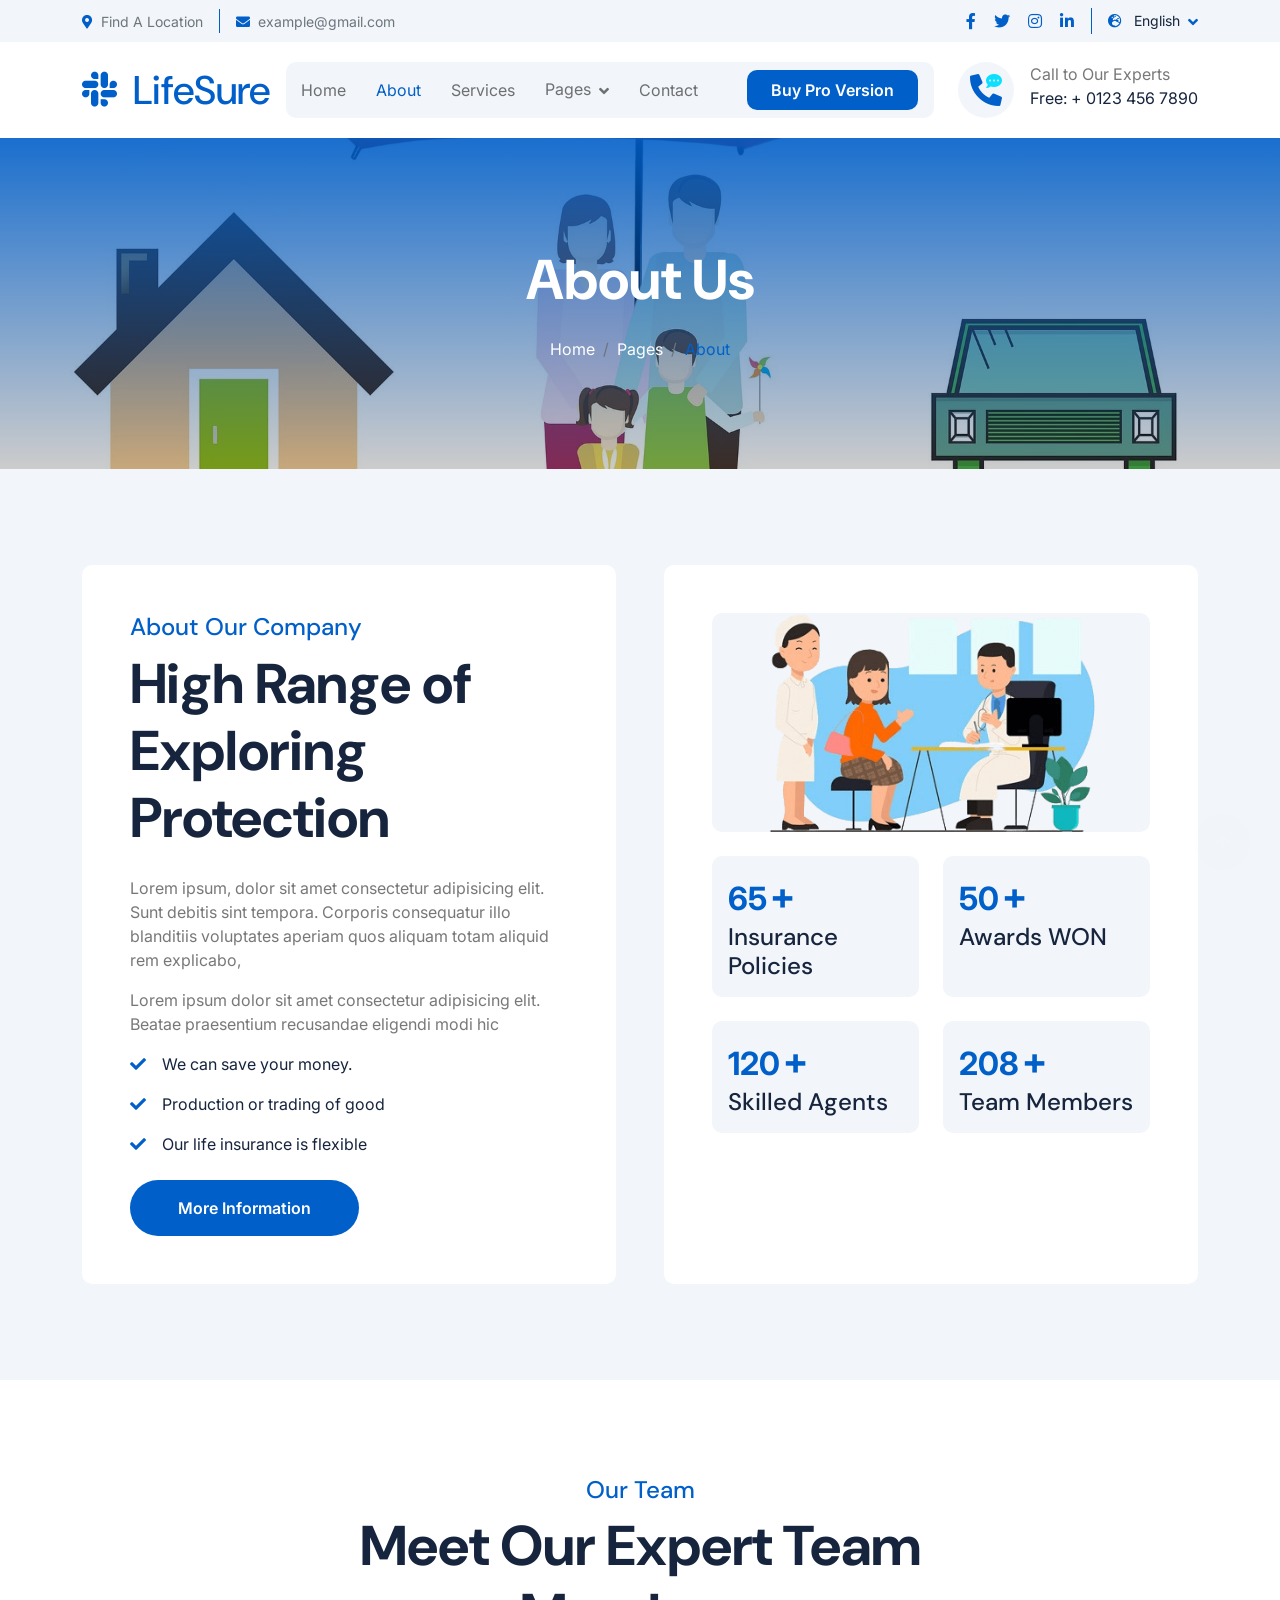
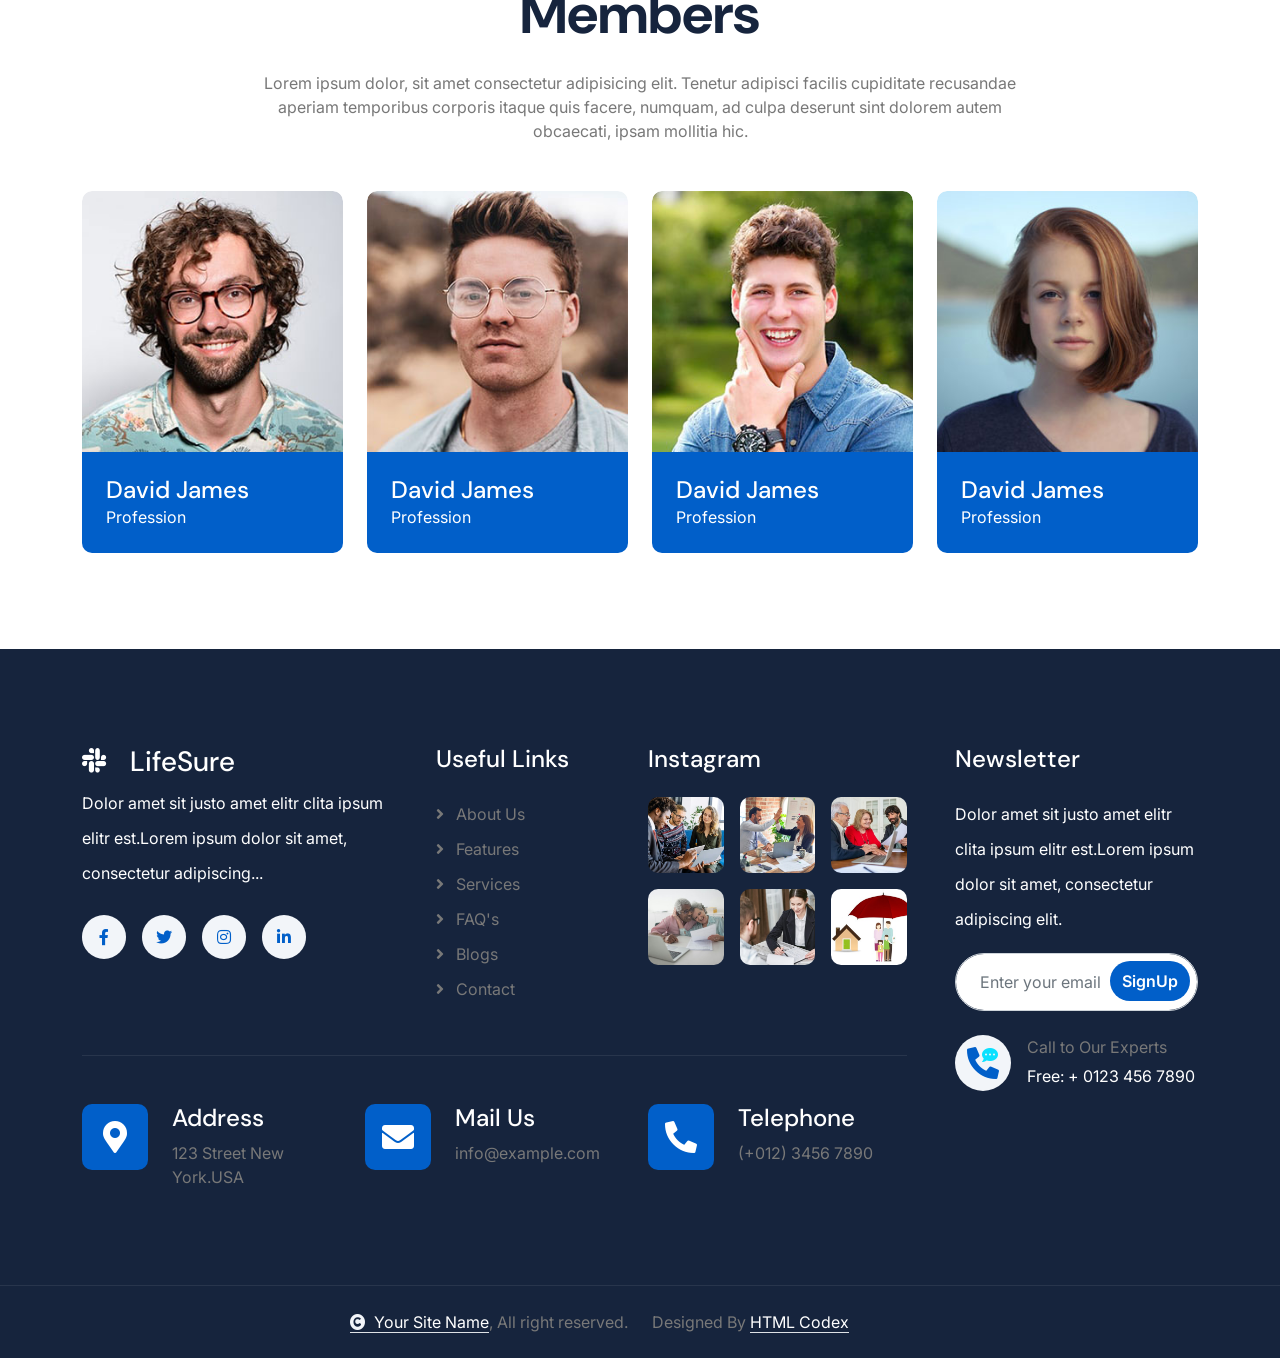
==== about.html @ 74ab8ed5 "initial commit" ====
<!DOCTYPE html>
<html lang="en">

    <head>
        <meta charset="utf-8">
        <title>LifeSure - Life Insurance Website Template</title>
        <meta content="width=device-width, initial-scale=1.0" name="viewport">
        <meta content="" name="keywords">
        <meta content="" name="description">

        <!-- Google Web Fonts -->
        <link rel="preconnect" href="https://fonts.googleapis.com">
        <link rel="preconnect" href="https://fonts.gstatic.com" crossorigin>
        <link href="https://fonts.googleapis.com/css2?family=DM+Sans:ital,opsz,wght@0,9..40,100..1000;1,9..40,100..1000&family=Inter:slnt,wght@-10..0,100..900&display=swap" rel="stylesheet">

        <!-- Icon Font Stylesheet -->
        <link rel="stylesheet" href="https://use.fontawesome.com/releases/v5.15.4/css/all.css"/>
        <link href="https://cdn.jsdelivr.net/npm/bootstrap-icons@1.4.1/font/bootstrap-icons.css" rel="stylesheet">

        <!-- Libraries Stylesheet -->
        <link rel="stylesheet" href="lib/animate/animate.min.css"/>
        <link href="lib/lightbox/css/lightbox.min.css" rel="stylesheet">
        <link href="lib/owlcarousel/assets/owl.carousel.min.css" rel="stylesheet">


        <!-- Customized Bootstrap Stylesheet -->
        <link href="css/bootstrap.min.css" rel="stylesheet">

        <!-- Template Stylesheet -->
        <link href="css/style.css" rel="stylesheet">
    </head>

    <body>

        <!-- Spinner Start -->
        <div id="spinner" class="show bg-white position-fixed translate-middle w-100 vh-100 top-50 start-50 d-flex align-items-center justify-content-center">
            <div class="spinner-border text-primary" style="width: 3rem; height: 3rem;" role="status">
                <span class="sr-only">Loading...</span>
            </div>
        </div>
        <!-- Spinner End -->

        <!-- Topbar Start -->
        <div class="container-fluid topbar px-0 px-lg-4 bg-light py-2 d-none d-lg-block">
            <div class="container">
                <div class="row gx-0 align-items-center">
                    <div class="col-lg-8 text-center text-lg-start mb-lg-0">
                        <div class="d-flex flex-wrap">
                            <div class="border-end border-primary pe-3">
                                <a href="#" class="text-muted small"><i class="fas fa-map-marker-alt text-primary me-2"></i>Find A Location</a>
                            </div>
                            <div class="ps-3">
                                <a href="mailto:example@gmail.com" class="text-muted small"><i class="fas fa-envelope text-primary me-2"></i>example@gmail.com</a>
                            </div>
                        </div>
                    </div>
                    <div class="col-lg-4 text-center text-lg-end">
                        <div class="d-flex justify-content-end">
                            <div class="d-flex border-end border-primary pe-3">
                                <a class="btn p-0 text-primary me-3" href="#"><i class="fab fa-facebook-f"></i></a>
                                <a class="btn p-0 text-primary me-3" href="#"><i class="fab fa-twitter"></i></a>
                                <a class="btn p-0 text-primary me-3" href="#"><i class="fab fa-instagram"></i></a>
                                <a class="btn p-0 text-primary me-0" href="#"><i class="fab fa-linkedin-in"></i></a>
                            </div>
                            <div class="dropdown ms-3">
                                <a href="#" class="dropdown-toggle text-dark" data-bs-toggle="dropdown"><small><i class="fas fa-globe-europe text-primary me-2"></i> English</small></a>
                                <div class="dropdown-menu rounded">
                                    <a href="#" class="dropdown-item">English</a>
                                    <a href="#" class="dropdown-item">Bangla</a>
                                    <a href="#" class="dropdown-item">French</a>
                                    <a href="#" class="dropdown-item">Spanish</a>
                                    <a href="#" class="dropdown-item">Arabic</a>
                                </div>
                            </div>
                        </div>
                    </div>
                </div>
            </div>
        </div>
        <!-- Topbar End -->

        <!-- Navbar & Hero Start -->
        <div class="container-fluid nav-bar px-0 px-lg-4 py-lg-0">
            <div class="container">
                <nav class="navbar navbar-expand-lg navbar-light"> 
                    <a href="#" class="navbar-brand p-0">
                        <h1 class="text-primary mb-0"><i class="fab fa-slack me-2"></i> LifeSure</h1>
                        <!-- <img src="img/logo.png" alt="Logo"> -->
                    </a>
                    <button class="navbar-toggler" type="button" data-bs-toggle="collapse" data-bs-target="#navbarCollapse">
                        <span class="fa fa-bars"></span>
                    </button>
                    <div class="collapse navbar-collapse" id="navbarCollapse">
                        <div class="navbar-nav mx-0 mx-lg-auto">
                            <a href="index.html" class="nav-item nav-link">Home</a>
                            <a href="about.html" class="nav-item nav-link active">About</a>
                            <a href="service.html" class="nav-item nav-link">Services</a>
                            <div class="nav-item dropdown">
                                <a href="#" class="nav-link" data-bs-toggle="dropdown">
                                    <span class="dropdown-toggle">Pages</span>
                                </a>
                                <div class="dropdown-menu">
                                    <a href="blog.html" class="dropdown-item">Our Blog</a>
                                    <a href="team.html" class="dropdown-item">Our team</a>
                                </div>
                            </div>
                            <a href="contact.html" class="nav-item nav-link">Contact</a>
                            <div class="nav-btn px-3">
                                <a href="https://htmlcodex.com/downloading/?item=3422" class="btn btn-primary py-2 px-4 ms-3 flex-shrink-0"> Buy Pro Version</a>
                            </div>
                        </div>
                    </div>
                    <div class="d-none d-xl-flex flex-shrink-0 ps-4">
                        <a href="#" class="btn btn-light btn-lg-square rounded-circle position-relative wow tada" data-wow-delay=".9s">
                            <i class="fa fa-phone-alt fa-2x"></i>
                            <div class="position-absolute" style="top: 7px; right: 12px;">
                                <span><i class="fa fa-comment-dots text-secondary"></i></span>
                            </div>
                        </a>
                        <div class="d-flex flex-column ms-3">
                            <span>Call to Our Experts</span>
                            <a href="tel:+ 0123 456 7890"><span class="text-dark">Free: + 0123 456 7890</span></a>
                        </div>
                    </div>
                </nav>
            </div>
        </div>
        <!-- Navbar & Hero End -->


        <!-- Header Start -->
        <div class="container-fluid bg-breadcrumb">
            <div class="container text-center py-5" style="max-width: 900px;">
                <h4 class="text-white display-4 mb-4 wow fadeInDown" data-wow-delay="0.1s">About Us</h4>
                <ol class="breadcrumb d-flex justify-content-center mb-0 wow fadeInDown" data-wow-delay="0.3s">
                    <li class="breadcrumb-item"><a href="index.html">Home</a></li>
                    <li class="breadcrumb-item"><a href="#">Pages</a></li>
                    <li class="breadcrumb-item active text-primary">About</li>
                </ol>    
            </div>
        </div>
        <!-- Header End -->


        <!-- About Start -->
        <div class="container-fluid bg-light about py-5">
            <div class="container py-5">
                <div class="row g-5">
                    <div class="col-xl-6 wow fadeInLeft" data-wow-delay="0.2s">
                        <div class="about-item-content bg-white rounded p-5 h-100">
                            <h4 class="text-primary">About Our Company</h4>
                            <h1 class="display-4 mb-4">High Range of Exploring Protection</h1>
                            <p>Lorem ipsum, dolor sit amet consectetur adipisicing elit. Sunt debitis sint tempora. Corporis consequatur illo blanditiis voluptates aperiam quos aliquam totam aliquid rem explicabo,
                            </p>
                            <p>Lorem ipsum dolor sit amet consectetur adipisicing elit. Beatae praesentium recusandae eligendi modi hic
                            </p>
                            <p class="text-dark"><i class="fa fa-check text-primary me-3"></i>We can save your money.</p>
                            <p class="text-dark"><i class="fa fa-check text-primary me-3"></i>Production or trading of good</p>
                            <p class="text-dark mb-4"><i class="fa fa-check text-primary me-3"></i>Our life insurance is flexible</p>
                            <a class="btn btn-primary rounded-pill py-3 px-5" href="#">More Information</a>
                        </div>
                    </div>
                    <div class="col-xl-6 wow fadeInRight" data-wow-delay="0.2s">
                        <div class="bg-white rounded p-5 h-100">
                            <div class="row g-4 justify-content-center">
                                <div class="col-12">
                                    <div class="rounded bg-light">
                                        <img src="img/about-1.png" class="img-fluid rounded w-100" alt="">
                                    </div>
                                </div>
                                <div class="col-sm-6">
                                    <div class="counter-item bg-light rounded p-3 h-100">
                                        <div class="counter-counting">
                                            <span class="text-primary fs-2 fw-bold" data-toggle="counter-up">129</span>
                                            <span class="h1 fw-bold text-primary">+</span>
                                        </div>
                                        <h4 class="mb-0 text-dark">Insurance Policies</h4>
                                    </div>
                                </div>
                                <div class="col-sm-6">
                                    <div class="counter-item bg-light rounded p-3 h-100">
                                        <div class="counter-counting">
                                            <span class="text-primary fs-2 fw-bold" data-toggle="counter-up">99</span>
                                            <span class="h1 fw-bold text-primary">+</span>
                                        </div>
                                        <h4 class="mb-0 text-dark">Awards WON</h4>
                                    </div>
                                </div>
                                <div class="col-sm-6">
                                    <div class="counter-item bg-light rounded p-3 h-100">
                                        <div class="counter-counting">
                                            <span class="text-primary fs-2 fw-bold" data-toggle="counter-up">556</span>
                                            <span class="h1 fw-bold text-primary">+</span>
                                        </div>
                                        <h4 class="mb-0 text-dark">Skilled Agents</h4>
                                    </div>
                                </div>
                                <div class="col-sm-6">
                                    <div class="counter-item bg-light rounded p-3 h-100">
                                        <div class="counter-counting">
                                            <span class="text-primary fs-2 fw-bold" data-toggle="counter-up">967</span>
                                            <span class="h1 fw-bold text-primary">+</span>
                                        </div>
                                        <h4 class="mb-0 text-dark">Team Members</h4>
                                    </div>
                                </div>
                            </div>
                        </div>
                    </div>
                </div>
            </div>
        </div>
        <!-- About End -->


        <!-- Team Start -->
        <div class="container-fluid team py-5">
            <div class="container py-5">
                <div class="text-center mx-auto pb-5 wow fadeInUp" data-wow-delay="0.2s" style="max-width: 800px;">
                    <h4 class="text-primary">Our Team</h4>
                    <h1 class="display-4 mb-4">Meet Our Expert Team Members</h1>
                    <p class="mb-0">Lorem ipsum dolor, sit amet consectetur adipisicing elit. Tenetur adipisci facilis cupiditate recusandae aperiam temporibus corporis itaque quis facere, numquam, ad culpa deserunt sint dolorem autem obcaecati, ipsam mollitia hic.
                    </p>
                </div>
                <div class="row g-4">
                    <div class="col-md-6 col-lg-6 col-xl-3 wow fadeInUp" data-wow-delay="0.2s">
                        <div class="team-item">
                            <div class="team-img">
                                <img src="img/team-1.jpg" class="img-fluid rounded-top w-100" alt="">
                                <div class="team-icon">
                                    <a class="btn btn-primary btn-sm-square rounded-pill mb-2" href=""><i class="fab fa-facebook-f"></i></a>
                                    <a class="btn btn-primary btn-sm-square rounded-pill mb-2" href=""><i class="fab fa-twitter"></i></a>
                                    <a class="btn btn-primary btn-sm-square rounded-pill mb-2" href=""><i class="fab fa-linkedin-in"></i></a>
                                    <a class="btn btn-primary btn-sm-square rounded-pill mb-0" href=""><i class="fab fa-instagram"></i></a>
                                </div>
                            </div>
                            <div class="team-title p-4">
                                <h4 class="mb-0">David James</h4>
                                <p class="mb-0">Profession</p>
                            </div>
                        </div>
                    </div>
                    <div class="col-md-6 col-lg-6 col-xl-3 wow fadeInUp" data-wow-delay="0.4s">
                        <div class="team-item">
                            <div class="team-img">
                                <img src="img/team-2.jpg" class="img-fluid rounded-top w-100" alt="">
                                <div class="team-icon">
                                    <a class="btn btn-primary btn-sm-square rounded-pill mb-2" href=""><i class="fab fa-facebook-f"></i></a>
                                    <a class="btn btn-primary btn-sm-square rounded-pill mb-2" href=""><i class="fab fa-twitter"></i></a>
                                    <a class="btn btn-primary btn-sm-square rounded-pill mb-2" href=""><i class="fab fa-linkedin-in"></i></a>
                                    <a class="btn btn-primary btn-sm-square rounded-pill mb-0" href=""><i class="fab fa-instagram"></i></a>
                                </div>
                            </div>
                            <div class="team-title p-4">
                                <h4 class="mb-0">David James</h4>
                                <p class="mb-0">Profession</p>
                            </div>
                        </div>
                    </div>
                    <div class="col-md-6 col-lg-6 col-xl-3 wow fadeInUp" data-wow-delay="0.6s">
                        <div class="team-item">
                            <div class="team-img">
                                <img src="img/team-3.jpg" class="img-fluid rounded-top w-100" alt="">
                                <div class="team-icon">
                                    <a class="btn btn-primary btn-sm-square rounded-pill mb-2" href=""><i class="fab fa-facebook-f"></i></a>
                                    <a class="btn btn-primary btn-sm-square rounded-pill mb-2" href=""><i class="fab fa-twitter"></i></a>
                                    <a class="btn btn-primary btn-sm-square rounded-pill mb-2" href=""><i class="fab fa-linkedin-in"></i></a>
                                    <a class="btn btn-primary btn-sm-square rounded-pill mb-0" href=""><i class="fab fa-instagram"></i></a>
                                </div>
                            </div>
                            <div class="team-title p-4">
                                <h4 class="mb-0">David James</h4>
                                <p class="mb-0">Profession</p>
                            </div>
                        </div>
                    </div>
                    <div class="col-md-6 col-lg-6 col-xl-3 wow fadeInUp" data-wow-delay="0.8s">
                        <div class="team-item">
                            <div class="team-img">
                                <img src="img/team-4.jpg" class="img-fluid rounded-top w-100" alt="">
                                <div class="team-icon">
                                    <a class="btn btn-primary btn-sm-square rounded-pill mb-2" href=""><i class="fab fa-facebook-f"></i></a>
                                    <a class="btn btn-primary btn-sm-square rounded-pill mb-2" href=""><i class="fab fa-twitter"></i></a>
                                    <a class="btn btn-primary btn-sm-square rounded-pill mb-2" href=""><i class="fab fa-linkedin-in"></i></a>
                                    <a class="btn btn-primary btn-sm-square rounded-pill mb-0" href=""><i class="fab fa-instagram"></i></a>
                                </div>
                            </div>
                            <div class="team-title p-4">
                                <h4 class="mb-0">David James</h4>
                                <p class="mb-0">Profession</p>
                            </div>
                        </div>
                    </div>
                </div>
            </div>
        </div>
        <!-- Team End -->


        <!-- Footer Start -->
        <div class="container-fluid footer py-5 wow fadeIn" data-wow-delay="0.2s">
            <div class="container py-5">
                <div class="row g-5">
                    <div class="col-xl-9">
                        <div class="mb-5">
                            <div class="row g-4">
                                <div class="col-md-6 col-lg-6 col-xl-5">
                                    <div class="footer-item">
                                        <a href="index.html" class="p-0">
                                            <h3 class="text-white"><i class="fab fa-slack me-3"></i> LifeSure</h3>
                                            <!-- <img src="img/logo.png" alt="Logo"> -->
                                        </a>
                                        <p class="text-white mb-4">Dolor amet sit justo amet elitr clita ipsum elitr est.Lorem ipsum dolor sit amet, consectetur adipiscing...</p>
                                        <div class="footer-btn d-flex">
                                            <a class="btn btn-md-square rounded-circle me-3" href="#"><i class="fab fa-facebook-f"></i></a>
                                            <a class="btn btn-md-square rounded-circle me-3" href="#"><i class="fab fa-twitter"></i></a>
                                            <a class="btn btn-md-square rounded-circle me-3" href="#"><i class="fab fa-instagram"></i></a>
                                            <a class="btn btn-md-square rounded-circle me-0" href="#"><i class="fab fa-linkedin-in"></i></a>
                                        </div>
                                    </div>
                                </div>
                                <div class="col-md-6 col-lg-6 col-xl-3">
                                    <div class="footer-item">
                                        <h4 class="text-white mb-4">Useful Links</h4>
                                        <a href="#"><i class="fas fa-angle-right me-2"></i> About Us</a>
                                        <a href="#"><i class="fas fa-angle-right me-2"></i> Features</a>
                                        <a href="#"><i class="fas fa-angle-right me-2"></i> Services</a>
                                        <a href="#"><i class="fas fa-angle-right me-2"></i> FAQ's</a>
                                        <a href="#"><i class="fas fa-angle-right me-2"></i> Blogs</a>
                                        <a href="#"><i class="fas fa-angle-right me-2"></i> Contact</a>
                                    </div>
                                </div>
                                <div class="col-md-6 col-lg-6 col-xl-4">
                                    <div class="footer-item">
                                        <h4 class="mb-4 text-white">Instagram</h4>
                                        <div class="row g-3">
                                            <div class="col-4">
                                                <div class="footer-instagram rounded">
                                                    <img src="img/instagram-footer-1.jpg" class="img-fluid w-100" alt="">
                                                    <div class="footer-search-icon">
                                                        <a href="img/instagram-footer-1.jpg" data-lightbox="footerInstagram-1" class="my-auto"><i class="fas fa-link text-white"></i></a>
                                                    </div>
                                                </div>
                                           </div>
                                           <div class="col-4">
                                                <div class="footer-instagram rounded">
                                                    <img src="img/instagram-footer-2.jpg" class="img-fluid w-100" alt="">
                                                    <div class="footer-search-icon">
                                                        <a href="img/instagram-footer-2.jpg" data-lightbox="footerInstagram-2" class="my-auto"><i class="fas fa-link text-white"></i></a>
                                                    </div>
                                                </div>
                                           </div>
                                            <div class="col-4">
                                                <div class="footer-instagram rounded">
                                                    <img src="img/instagram-footer-3.jpg" class="img-fluid w-100" alt="">
                                                    <div class="footer-search-icon">
                                                        <a href="img/instagram-footer-3.jpg" data-lightbox="footerInstagram-3" class="my-auto"><i class="fas fa-link text-white"></i></a>
                                                    </div>
                                                </div>
                                           </div>
                                            <div class="col-4">
                                                <div class="footer-instagram rounded">
                                                    <img src="img/instagram-footer-4.jpg" class="img-fluid w-100" alt="">
                                                    <div class="footer-search-icon">
                                                        <a href="img/instagram-footer-4.jpg" data-lightbox="footerInstagram-4" class="my-auto"><i class="fas fa-link text-white"></i></a>
                                                    </div>
                                                </div>
                                           </div>
                                            <div class="col-4">
                                                <div class="footer-instagram rounded">
                                                    <img src="img/instagram-footer-5.jpg" class="img-fluid w-100" alt="">
                                                    <div class="footer-search-icon">
                                                        <a href="img/instagram-footer-5.jpg" data-lightbox="footerInstagram-5" class="my-auto"><i class="fas fa-link text-white"></i></a>
                                                    </div>
                                                </div>
                                           </div>
                                           <div class="col-4">
                                                <div class="footer-instagram rounded">
                                                    <img src="img/instagram-footer-6.jpg" class="img-fluid w-100" alt="">
                                                    <div class="footer-search-icon">
                                                        <a href="img/instagram-footer-6.jpg" data-lightbox="footerInstagram-6" class="my-auto"><i class="fas fa-link text-white"></i></a>
                                                    </div>
                                                </div>
                                            </div>
                                        </div>
                                    </div>
                                </div>
                            </div>
                        </div>
                        <div class="pt-5" style="border-top: 1px solid rgba(255, 255, 255, 0.08);">
                            <div class="row g-0">
                                <div class="col-12">
                                    <div class="row g-4">
                                        <div class="col-lg-6 col-xl-4">
                                            <div class="d-flex">
                                                <div class="btn-xl-square bg-primary text-white rounded p-4 me-4">
                                                    <i class="fas fa-map-marker-alt fa-2x"></i>
                                                </div>
                                                <div>
                                                    <h4 class="text-white">Address</h4>
                                                    <p class="mb-0">123 Street New York.USA</p>
                                                </div>
                                            </div>
                                        </div>
                                        <div class="col-lg-6 col-xl-4">
                                            <div class="d-flex">
                                                <div class="btn-xl-square bg-primary text-white rounded p-4 me-4">
                                                    <i class="fas fa-envelope fa-2x"></i>
                                                </div>
                                                <div>
                                                    <h4 class="text-white">Mail Us</h4>
                                                    <p class="mb-0">info@example.com</p>
                                                </div>
                                            </div>
                                        </div>
                                        <div class="col-lg-6 col-xl-4">
                                            <div class="d-flex">
                                                <div class="btn-xl-square bg-primary text-white rounded p-4 me-4">
                                                    <i class="fa fa-phone-alt fa-2x"></i>
                                                </div>
                                                <div>
                                                    <h4 class="text-white">Telephone</h4>
                                                    <p class="mb-0">(+012) 3456 7890</p>
                                                </div>
                                            </div>
                                        </div>
                                    </div>
                                </div>
                            </div>
                        </div>
                    </div>
                    
                    <div class="col-xl-3">
                        <div class="footer-item">
                            <h4 class="text-white mb-4">Newsletter</h4>
                            <p class="text-white mb-3">Dolor amet sit justo amet elitr clita ipsum elitr est.Lorem ipsum dolor sit amet, consectetur adipiscing elit.</p>
                            <div class="position-relative rounded-pill mb-4">
                                <input class="form-control rounded-pill w-100 py-3 ps-4 pe-5" type="text" placeholder="Enter your email">
                                <button type="button" class="btn btn-primary rounded-pill position-absolute top-0 end-0 py-2 mt-2 me-2">SignUp</button>
                            </div>
                            <div class="d-flex flex-shrink-0">
                                <div class="footer-btn">
                                    <a href="#" class="btn btn-lg-square rounded-circle position-relative wow tada" data-wow-delay=".9s">
                                        <i class="fa fa-phone-alt fa-2x"></i>
                                        <div class="position-absolute" style="top: 2px; right: 12px;">
                                            <span><i class="fa fa-comment-dots text-secondary"></i></span>
                                        </div>
                                    </a>
                                </div>
                                <div class="d-flex flex-column ms-3 flex-shrink-0">
                                    <span>Call to Our Experts</span>
                                    <a href="tel:+ 0123 456 7890"><span class="text-white">Free: + 0123 456 7890</span></a>
                                </div>
                            </div>
                        </div>
                    </div>
                </div>
            </div>
        </div>
        <!-- Footer End -->
        
        <!-- Copyright Start -->
        <div class="container-fluid copyright py-4">
            <div class="container">
                <div class="row g-4 align-items-center">
                    <div class="col-md-6 text-center text-md-end mb-md-0">
                        <span class="text-body"><a href="#" class="border-bottom text-white"><i class="fas fa-copyright text-light me-2"></i>Your Site Name</a>, All right reserved.</span>
                    </div>
                    <div class="col-md-6 text-center text-md-start text-body">
                        <!--/*** The author’s attribution link must remain intact in the template. ***/-->
                        <!--/*** If you wish to remove this credit link, please purchase the Pro Version . ***/-->
                        Designed By <a class="border-bottom text-white" href="https://htmlcodex.com">HTML Codex</a>
                    </div>
                </div>
            </div>
        </div>
        <!-- Copyright End -->


        <!-- Back to Top -->
        <a href="#" class="btn btn-primary btn-lg-square rounded-circle back-to-top"><i class="fa fa-arrow-up"></i></a>   

        
        <!-- JavaScript Libraries -->
        <script src="https://ajax.googleapis.com/ajax/libs/jquery/3.6.4/jquery.min.js"></script>
        <script src="https://cdn.jsdelivr.net/npm/bootstrap@5.0.0/dist/js/bootstrap.bundle.min.js"></script>
        <script src="lib/wow/wow.min.js"></script>
        <script src="lib/easing/easing.min.js"></script>
        <script src="lib/waypoints/waypoints.min.js"></script>
        <script src="lib/counterup/counterup.min.js"></script>
        <script src="lib/lightbox/js/lightbox.min.js"></script>
        <script src="lib/owlcarousel/owl.carousel.min.js"></script>
        

        <!-- Template Javascript -->
        <script src="js/main.js"></script>
    </body>

</html>
---- css/style.css ----
/*** Spinner Start ***/
#spinner {
    opacity: 0;
    visibility: hidden;
    transition: opacity .5s ease-out, visibility 0s linear .5s;
    z-index: 99999;
}

#spinner.show {
    transition: opacity .5s ease-out, visibility 0s linear 0s;
    visibility: visible;
    opacity: 1;
}
/*** Spinner End ***/

.back-to-top {
    position: fixed;
    right: 30px;
    bottom: 30px;
    transition: 0.5s;
    z-index: 99;
}


/*** Button Start ***/
.btn {
    font-weight: 600;
    transition: .5s;
}

.btn-square {
    width: 32px;
    height: 32px;
}

.btn-sm-square {
    width: 34px;
    height: 34px;
}

.btn-md-square {
    width: 44px;
    height: 44px;
}

.btn-lg-square {
    width: 56px;
    height: 56px;
}

.btn-xl-square {
    width: 66px;
    height: 66px;
}

.btn-square,
.btn-sm-square,
.btn-md-square,
.btn-lg-square,
.btn-xl-square {
    padding: 0;
    display: flex;
    align-items: center;
    justify-content: center;
    font-weight: normal;
}

.btn.btn-primary {
    color: var(--bs-white);
    border: none;
}

.btn.btn-primary:hover {
    background: var(--bs-dark);
    color: var(--bs-white);
}

.btn.btn-light {
    color: var(--bs-primary);
    border: none;
}

.btn.btn-light:hover {
    color: var(--bs-white);
    background: var(--bs-dark);
}

.btn.btn-dark {
    color: var(--bs-white);
    border: none;
}

.btn.btn-dark:hover {
    color: var(--bs-primary);
    background: var(--bs-light);
}


/*** Topbar Start ***/ 
.topbar .dropdown-toggle::after {
    border: none;
    content: "\f107";
    font-family: "Font Awesome 5 Free";
    font-weight: 600;
    vertical-align: middle;
    margin-left: 8px;
    color: var(--bs-primary);
}

.topbar .dropdown .dropdown-menu a:hover {
    background: var(--bs-primary);
    color: var(--bs-white);
}

.topbar .dropdown .dropdown-menu {
    transform: rotateX(0deg);
    visibility: visible;
    background: var(--bs-light);
    padding-top: 10px;
    border: 0;
    transition: .5s;
    opacity: 1;
}
/*** Topbar End ***/


/*** Navbar Start ***/
.nav-bar {
    background: var(--bs-white);
    transition: 1s;
}

.navbar-light .navbar-brand img {
    max-height: 60px;
    transition: .5s;
}

.nav-bar .navbar-light .navbar-brand img {
    max-height: 50px;
}

.navbar .navbar-nav .nav-item .nav-link {
    padding: 0;
}

.navbar .navbar-nav .nav-item {
    display: flex;
    align-items: center;
    padding: 15px;
}

.navbar-light .navbar-nav .nav-item:hover,
.navbar-light .navbar-nav .nav-item.active,
.navbar-light .navbar-nav .nav-item:hover .nav-link,
.navbar-light .navbar-nav .nav-item.active .nav-link {
    color: var(--bs-primary);
}

@media (max-width: 991px) {
    .navbar {
        padding: 20px 0;
    }

    .navbar .navbar-nav .nav-link {
        padding: 0;
    }

    .navbar .navbar-nav .nav-item {
        display: flex;
        padding: 20px;
        flex-direction: column;
        justify-content: start;
        align-items: start;
    }

    .navbar .navbar-nav .nav-btn {
        display: flex;
        justify-content: start;
    }

    .navbar .navbar-nav {
        width: 100%;
        display: flex;
        margin-top: 20px;
        padding-bottom: 20px;
        background: var(--bs-light);
        border-radius: 10px;
    }

    .navbar.navbar-expand-lg .navbar-toggler {
        padding: 8px 15px;
        border: 1px solid var(--bs-primary);
        color: var(--bs-primary);
    }
}

.navbar .dropdown-toggle::after {
    border: none;
    content: "\f107";
    font-family: "Font Awesome 5 Free";
    font-weight: 600;
    vertical-align: middle;
    margin-left: 8px;
}

.dropdown .dropdown-menu .dropdown-item:hover {
    background: var(--bs-primary);
    color: var(--bs-white);
}

@media (min-width: 992px) {
    .navbar {
        padding: 20px 0;
    }

    .navbar .nav-btn {
        display: flex;
        align-items: center;
        justify-content: end;
    }

    .navbar .navbar-nav {
        width: 100%;
        display: flex;
        justify-content: center;
        align-items: center;
        background: var(--bs-light);
        border-radius: 10px;
    }

    .navbar .navbar-nav .nav-btn {
        width: 100%;
        display: flex;
        margin-left: auto;
    }

    .navbar .nav-item .dropdown-menu {
        display: block;
        visibility: hidden;
        top: 100%;
        transform: rotateX(-75deg);
        transform-origin: 0% 0%;
        border: 0;
        border-radius: 10px;
        transition: .5s;
        opacity: 0;
    }

    .navbar .nav-item:hover .dropdown-menu {
        transform: rotateX(0deg);
        visibility: visible;
        margin-top: 20px;
        background: var(--bs-light);
        transition: .5s;
        opacity: 1;
    }
}
/*** Navbar End ***/


/*** Carousel Hero Header Start ***/
.header-carousel .header-carousel-item {
    height: 700px;
}

.header-carousel .owl-nav .owl-prev,
.header-carousel .owl-nav .owl-next {
    position: absolute;
    width: 60px;
    height: 60px;
    border-radius: 60px;
    background: var(--bs-light);
    color: var(--bs-primary);
    font-size: 26px;
    display: flex;
    align-items: center;
    justify-content: center;
    transition: 0.5s;
}

.header-carousel .owl-nav .owl-prev {
    bottom: 30px;
    left: 50%;
    transform: translateX(-50%);
    margin-left: 30px;
}
.header-carousel .owl-nav .owl-next {
    bottom: 30px;
    right: 50%;
    transform: translateX(-50%);
    margin-right: 30px;
}

.header-carousel .owl-nav .owl-prev:hover,
.header-carousel .owl-nav .owl-next:hover {
    box-shadow: inset 0 0 100px 0 var(--bs-secondary);
    color: var(--bs-white);
}

.header-carousel .header-carousel-item .carousel-caption {
    position: absolute;
    width: 100%;
    height: 100%;
    left: 0;
    bottom: 0;
    background: rgba(0, 0, 0, .2);
    display: flex;
    align-items: center;
}

@media (max-width: 991px) {
    .header-carousel .header-carousel-item .carousel-caption {
        padding-top: 45px;
    }

    .header-carousel .header-carousel-item {
        height: 1300px;
    }
}

@media (max-width: 767px) {
    .header-carousel .header-carousel-item {
        height: 950px;
    }

    .header-carousel .owl-nav .owl-prev {
        bottom: -30px;
        left: 50%;
        transform: translateX(-50%);
        margin-left: -45px;
    }

    .header-carousel .owl-nav .owl-next {
        bottom: -30px;
        left: 50%;
        transform: translateX(-50%);
        margin-left: 45px;
    }
}
/*** Carousel Hero Header End ***/


/*** Single Page Hero Header Start ***/
.bg-breadcrumb {
    position: relative;
    overflow: hidden;
    background: linear-gradient(rgba(1, 95, 201, 0.9), rgba(0, 0, 0, 0.2)), url(../img/bg-breadcrumb.jpg);
    background-position: center center;
    background-repeat: no-repeat;
    background-size: cover;
    padding: 60px 0 60px 0;
    transition: 0.5s;
}

.bg-breadcrumb .breadcrumb {
    position: relative;
}

.bg-breadcrumb .breadcrumb .breadcrumb-item a {
    color: var(--bs-white);
}
/*** Single Page Hero Header End ***/


/*** Service Start ***/
.service .service-item {
    border-radius: 10px;
}
.service .service-item .service-img {
    position: relative;
    overflow: hidden;
    border-top-left-radius: 10px;
    border-top-right-radius: 10px;
}

.service .service-item .service-img img {
    transition: 0.5s;
}

.service .service-item:hover .service-img img {
    transform: scale(1.1);
}

.service .service-item .service-img::after {
    content: "";
    position: absolute;
    width: 100%;
    height: 0;
    top: 0;
    left: 0;
    border-top-left-radius: 10px;
    border-top-right-radius: 10px;
    background: rgba(1, 95, 201, .2);
    transition: 0.5s;
    z-index: 1;
}

.service .service-item:hover .service-img::after {
    height: 100%;
}

.service .service-item .service-img .service-icon {
    position: absolute;
    width: 70px;
    bottom: 0;
    right: 25px;
    border-top-left-radius: 10px;
    border-top-right-radius: 10px;
    background: var(--bs-light);
    display: flex;
    align-items: center;
    justify-content: center;
    transition: 0.5s;
    z-index: 9;
}

.service .service-item .service-img .service-icon i {
    color: var(--bs-primary);
    transition: 0.5s;
}

.service .service-item:hover .service-img .service-icon i {
    transform: rotateX(360deg);
    color: var(--bs-white);
}

.service .service-item:hover .service-img .service-icon {
    bottom: 0;
    color: var(--bs-white);
    background: var(--bs-primary);
}

.service .service-content {
    position: relative;
    border-bottom-left-radius: 10px;
    border-bottom-right-radius: 10px;
    background: var(--bs-light);
}

.service .service-item .service-content .service-content-inner {
    position: relative;
    z-index: 9;
}

.service .service-item .service-content .service-content-inner .h4,
.service .service-item .service-content .service-content-inner p {
    transition: 0.5s;
}

.service .service-item:hover .service-content .service-content-inner .h4,
.service .service-item:hover .service-content .service-content-inner p {
    color: var(--bs-white);
}

.service .service-item:hover .service-content .service-content-inner .btn.btn-primary {
    color: var(--bs-primary);
    background: var(--bs-white);
}

.service .service-item:hover .service-content .service-content-inner .btn.btn-primary:hover {
    color: var(--bs-white);
    background: var(--bs-dark);
}

.service .service-item:hover .service-content .service-content-inner .h4:hover {
    color: var(--bs-dark);
}

.service .service-item .service-content::after {
    content: "";
    position: absolute;
    width: 100%;
    height: 0;
    bottom: 0;
    left: 0;
    border-bottom-left-radius: 10px;
    border-bottom-right-radius: 10px;
    background: var(--bs-primary);
    transition: 0.5s;
    z-index: 1;
}

.service .service-item:hover .service-content::after {
    height: 100%;
}
/*** Service End ***/


/*** Blog Start ***/
.blog .blog-item {
    border-radius: 10px;
    transition: 0.5s;
}

.blog .blog-item:hover {
    box-shadow: 0 0 45px rgba(0, 0, 0, .1);
}

.blog .blog-item:hover .blog-content {
    background: var(--bs-light);
}

.blog .blog-item .blog-img {
    border-top-left-radius: 10px;
    border-top-right-radius: 10px;
    position: relative;
    overflow: hidden;
}

.blog .blog-item .blog-img img {
    transition: 0.5s;
}

.blog .blog-item:hover .blog-img img {
    transform: scale(1.2);
}

.blog .blog-item .blog-img::after {
    content: "";
    position: absolute;
    width: 100%;
    height: 0;
    top: 0;
    left: 0;
    border-top-left-radius: 10px;
    border-top-right-radius: 10px;
    background: rgba(1, 95, 201, .2);
    transition: 0.5s;
    z-index: 1;
}

.blog .blog-item:hover .blog-img::after {
    height: 100%;
}

.blog .blog-item .blog-img .blog-categiry {
    position: absolute;
    bottom: 0;
    right: 0;
    border-top-left-radius: 10px;
    display: inline-flex;
    color: var(--bs-white);
    background: var(--bs-primary);
    z-index: 9;
}

.blog .blog-item .blog-content {
    border-bottom-left-radius: 10px;
    border-bottom-right-radius: 10px;
    background: var(--bs-white);
}

.blog .blog-item .blog-content a.btn {
    color: var(--bs-dark);
}

.blog .blog-item:hover .blog-content a.btn:hover {
    color: var(--bs-primary);
}
/*** Blog End ***/


/*** Team Start ***/
.team .team-item .team-img {
    position: relative;
    overflow: hidden;
    border-top-left-radius: 10px;
    border-top-right-radius: 10px;
} 

.team .team-item .team-img img {
    transition: 0.5s;
}

.team .team-item:hover .team-img img {
    transform: scale(1.1);
}

.team .team-item .team-img::after {
    content: "";
    position: absolute;
    width: 100%;
    height: 0;
    top: 0;
    left: 0;
    border-top-left-radius: 10px;
    border-top-right-radius: 10px;
    transition: 0.5s;
}

.team .team-item:hover .team-img::after {
    height: 100%;
    background: rgba(255, 255, 255, 0.3);
}

.team .team-item .team-img .team-icon {
    position: absolute;
    bottom: 20px;
    right: 20px;
    margin-bottom: -100%;
    transition: 0.5s;
    z-index: 9;
}

.team .team-item:hover .team-img .team-icon {
    margin-bottom: 0;
}

.team .team-item .team-title {
    color: var(--bs-white);
    background: var(--bs-primary);
    border-bottom-left-radius: 10px;
    border-bottom-right-radius: 10px;
    transition: 0.5s;
}

.team .team-item .team-title h4 {
    color: var(--bs-white);
}

.team .team-item:hover .team-title {
    background: var(--bs-dark);
}
/*** Team End ***/


/*** Footer Start ***/
.footer {
    background: var(--bs-dark);
}

.footer .footer-item {
    display: flex;
    flex-direction: column;
}

.footer .footer-item a {
    line-height: 35px;
    color: var(--bs-body);
    transition: 0.5s;
}

.footer .footer-item p {
    line-height: 35px;
}

.footer .footer-item a:hover {
    color: var(--bs-primary);
}

.footer .footer-item .footer-btn a,
.footer .footer-item .footer-btn a i {
    transition: 0.5s;
}

.footer .footer-item .footer-btn a:hover {
    background: var(--bs-white);
}

.footer .footer-item .footer-btn a:hover i {
    color: var(--bs-primary);
}


.footer .footer-item .footer-instagram {
    position: relative;
    overflow: hidden;
}

.footer .footer-item .footer-instagram img {
    transition: 0.5s;
}

.footer .footer-item .footer-instagram:hover img {
    transform: scale(1.2);
}

.footer .footer-item .footer-instagram .footer-search-icon {
    position: absolute;
    width: 100%;
    height: 100%;
    top: 0;
    left: 0;
    display: flex;
    align-items: center;
    justify-content: center;
    transition: 0.5s;
    opacity: 0;
}

.footer .footer-item .footer-instagram:hover .footer-search-icon {
    opacity: 1;
    background: rgba(0, 0, 0, .6);
}

.footer .footer-item .footer-btn a {
    background: var(--bs-light);
    color: var(--bs-primary);
}

.footer .footer-item .footer-btn a:hover {
    background: var(--bs-primary);
}

.footer .footer-item .footer-btn a:hover i {
    color: var(--bs-white);
}
/*** Footer End ***/


/*** copyright Start ***/
.copyright {
    background: var(--bs-dark);
    border-top: 1px solid rgba(255, 255, 255, .08);
}
/*** copyright end ***/
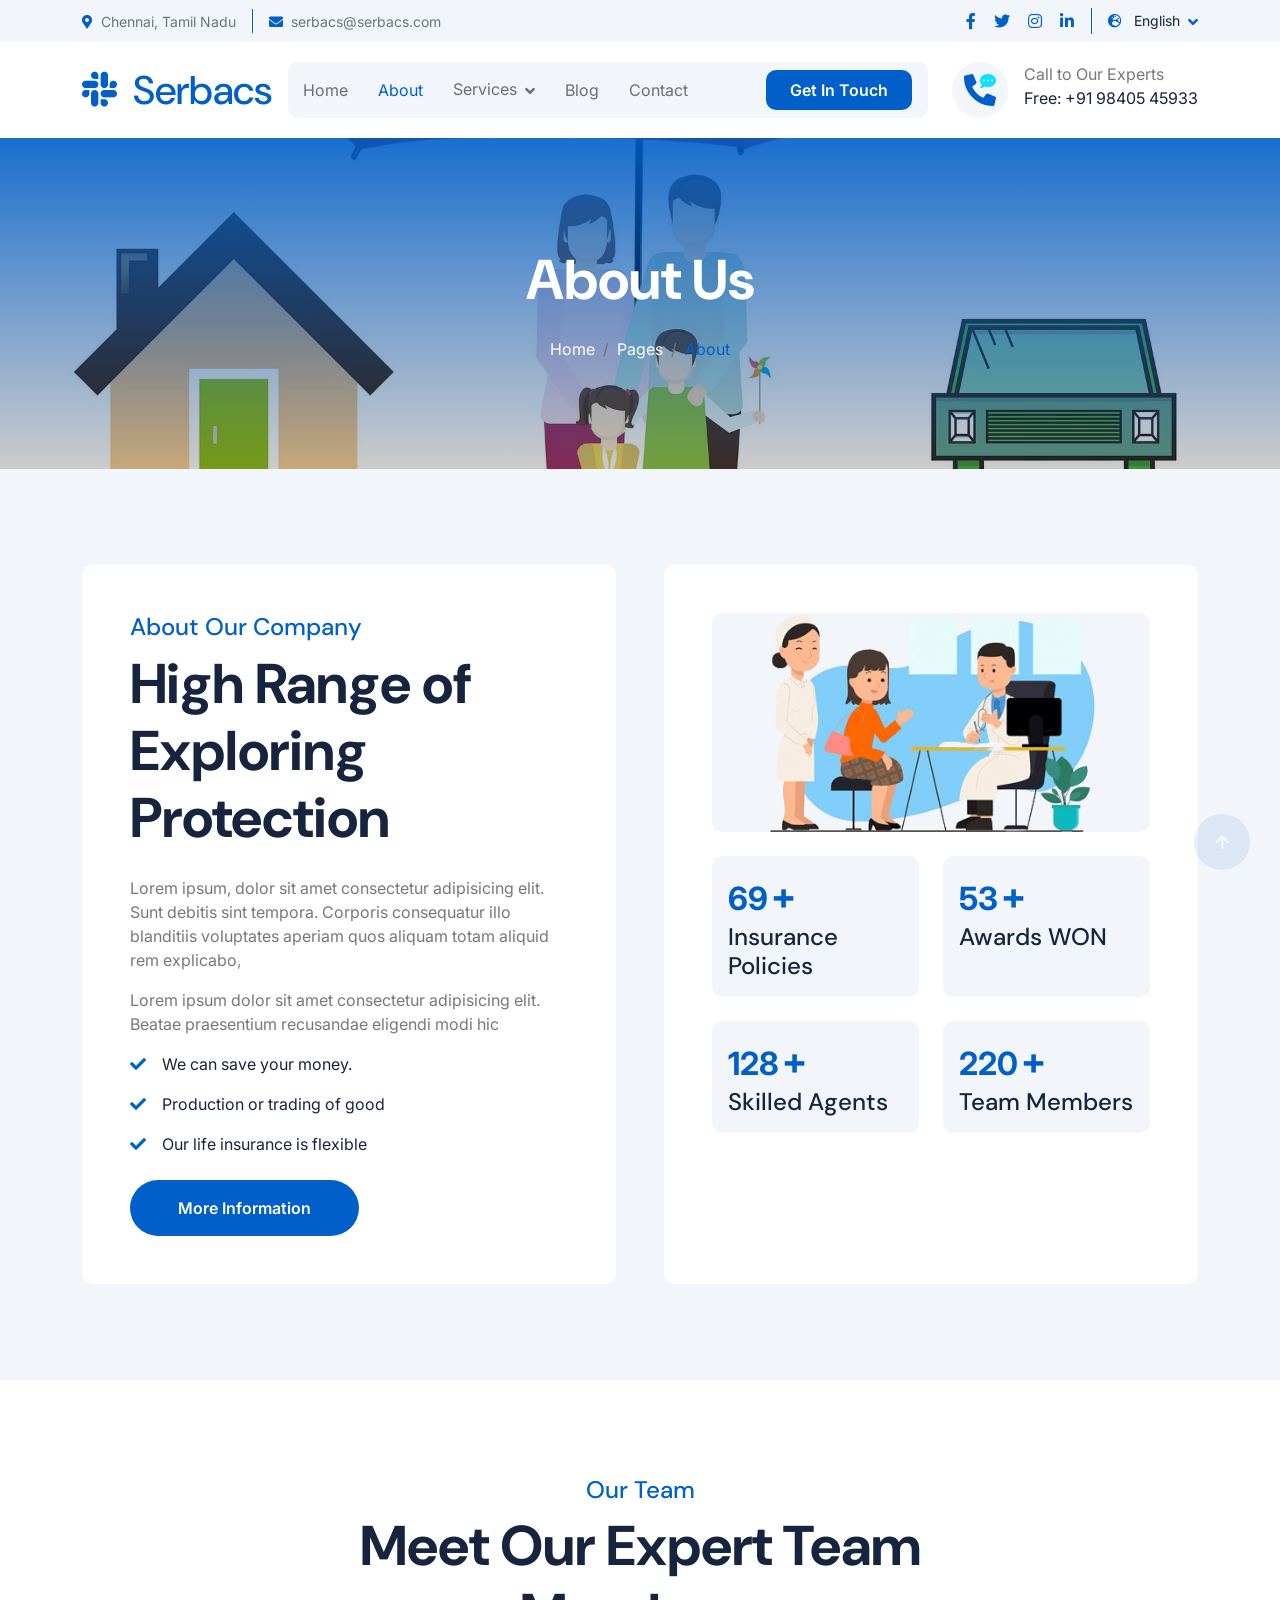
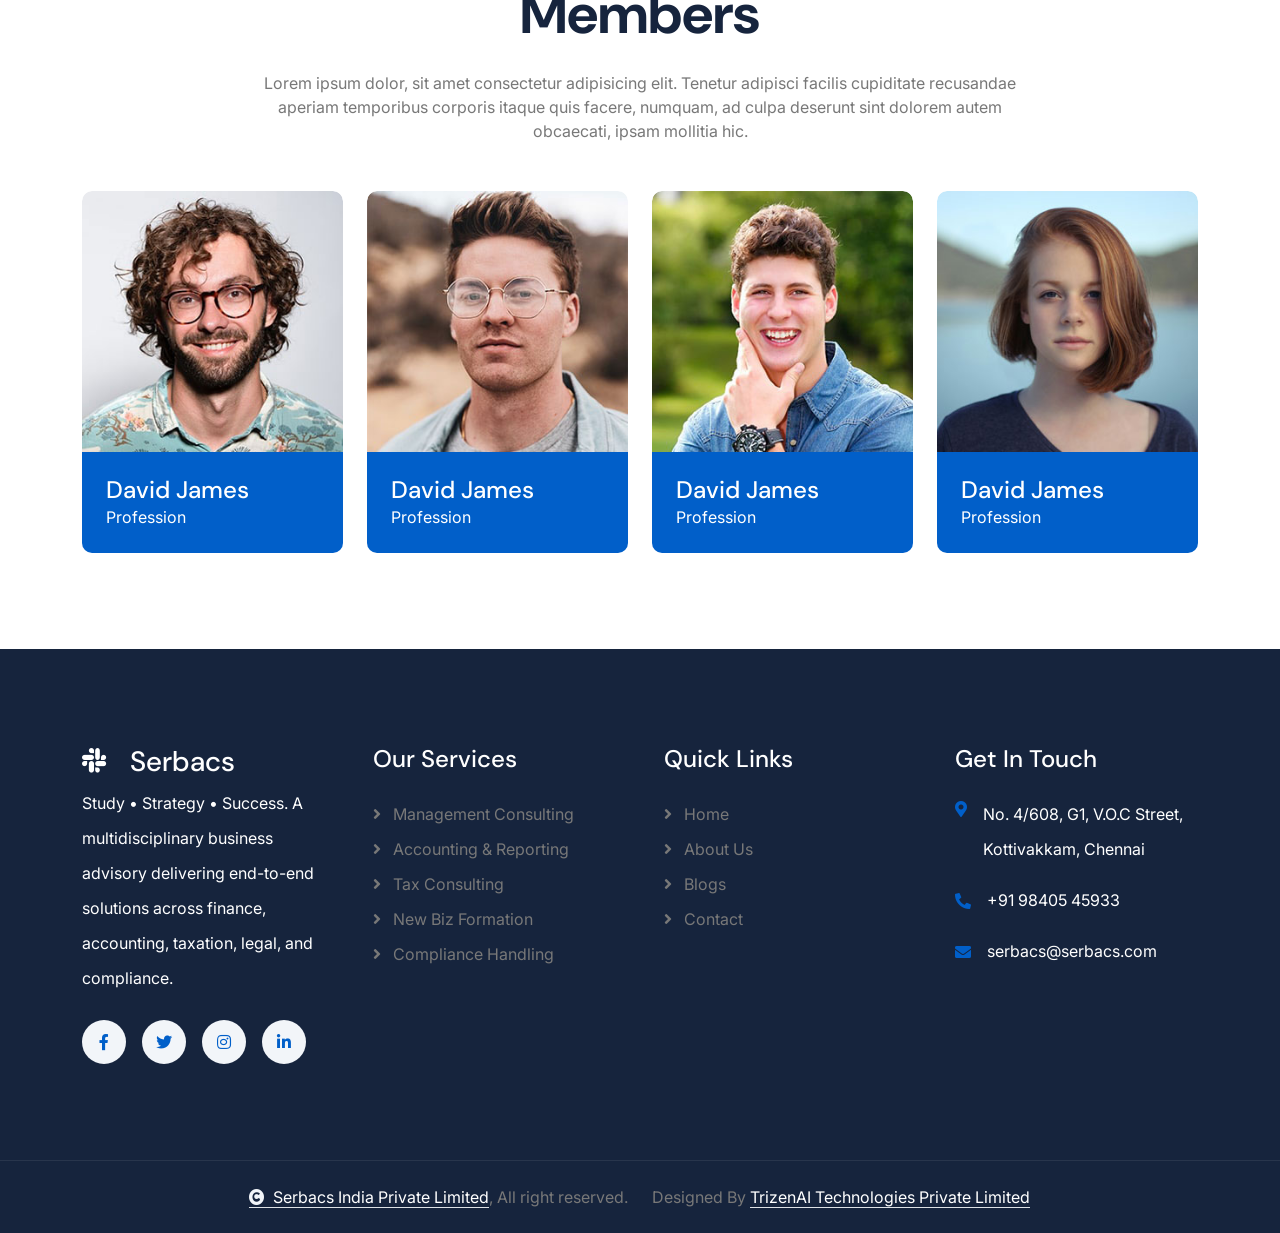
==== commit b00f98fc: "updated home page" ====
--- a/about.html
+++ b/about.html
@@ -3,7 +3,7 @@
 
     <head>
         <meta charset="utf-8">
-        <title>LifeSure - Life Insurance Website Template</title>
+        <title>Serbacs India Private Limited - Business Advisory & Consulting</title>
         <meta content="width=device-width, initial-scale=1.0" name="viewport">
         <meta content="" name="keywords">
         <meta content="" name="description">
@@ -28,6 +28,33 @@
 
         <!-- Template Stylesheet -->
         <link href="css/style.css" rel="stylesheet">
+        
+        <style>
+            /* Mega Menu Core Styles */
+            .fs-sm { font-size: 0.82rem; line-height: 1.3; margin-bottom: 5px;}
+            .mega-menu a { transition: color 0.2s; color: var(--bs-dark) !important; }
+            .mega-menu a:hover { color: var(--bs-primary) !important; text-decoration: underline !important; }
+            .mega-menu-title { font-size: 0.85rem; letter-spacing: 0.5px; color: var(--bs-primary) !important; font-weight: 700; cursor: pointer; display: flex; justify-content: space-between; align-items: center; }
+            
+            @media (max-width: 991.98px) {
+                .mega-menu { position: relative !important; width: 100% !important; box-shadow: none !important; padding: 10px 20px !important; margin: 0 !important; }
+                .mega-menu .row { color: var(--bs-dark) !important; }
+                .mega-menu ul { display: none; padding-left: 15px; margin-top: 10px; }
+                .mega-menu ul.show { display: block; }
+                .mega-menu-title::after { content: "\f078"; font-family: "Font Awesome 5 Free"; font-weight: 900; transition: 0.3s; transform: rotate(0deg); }
+                .mega-menu-title.active::after { transform: rotate(180deg); }
+                .mega-menu-title { border-bottom: 1px solid #ddd !important; padding-bottom: 8px !important; margin-bottom: 10px !important; }
+            }
+
+            @media (min-width: 992px) {
+                .nav-item.dropdown.position-static { position: static !important; }
+                .mega-menu { width: 100% !important; left: 0 !important; right: 0 !important; padding: 25px !important; position: absolute !important; display: none; border-radius: 0 0 10px 10px !important; }
+                .mega-menu.show { display: block; }
+                .mega-menu-title { cursor: default; }
+                .mega-menu-title::after { display: none; }
+                .mega-menu ul { display: block !important; }
+            }
+        </style>
     </head>
 
     <body>
@@ -47,10 +74,10 @@
                     <div class="col-lg-8 text-center text-lg-start mb-lg-0">
                         <div class="d-flex flex-wrap">
                             <div class="border-end border-primary pe-3">
-                                <a href="#" class="text-muted small"><i class="fas fa-map-marker-alt text-primary me-2"></i>Find A Location</a>
+                                <a href="#" class="text-muted small"><i class="fas fa-map-marker-alt text-primary me-2"></i>Chennai, Tamil Nadu</a>
                             </div>
                             <div class="ps-3">
-                                <a href="mailto:example@gmail.com" class="text-muted small"><i class="fas fa-envelope text-primary me-2"></i>example@gmail.com</a>
+                                <a href="mailto:serbacs@serbacs.com" class="text-muted small"><i class="fas fa-envelope text-primary me-2"></i>serbacs@serbacs.com</a>
                             </div>
                         </div>
                     </div>
@@ -84,7 +111,7 @@
             <div class="container">
                 <nav class="navbar navbar-expand-lg navbar-light"> 
                     <a href="#" class="navbar-brand p-0">
-                        <h1 class="text-primary mb-0"><i class="fab fa-slack me-2"></i> LifeSure</h1>
+                        <h1 class="text-primary mb-0"><i class="fab fa-slack me-2"></i> Serbacs</h1>
                         <!-- <img src="img/logo.png" alt="Logo"> -->
                     </a>
                     <button class="navbar-toggler" type="button" data-bs-toggle="collapse" data-bs-target="#navbarCollapse">
@@ -92,21 +119,131 @@
                     </button>
                     <div class="collapse navbar-collapse" id="navbarCollapse">
                         <div class="navbar-nav mx-0 mx-lg-auto">
-                            <a href="index.html" class="nav-item nav-link">Home</a>
+                            <a href="index.html" class="nav-item nav-link ">Home</a>
                             <a href="about.html" class="nav-item nav-link active">About</a>
-                            <a href="service.html" class="nav-item nav-link">Services</a>
-                            <div class="nav-item dropdown">
-                                <a href="#" class="nav-link" data-bs-toggle="dropdown">
-                                    <span class="dropdown-toggle">Pages</span>
-                                </a>
-                                <div class="dropdown-menu">
-                                    <a href="blog.html" class="dropdown-item">Our Blog</a>
-                                    <a href="team.html" class="dropdown-item">Our team</a>
-                                </div>
-                            </div>
-                            <a href="contact.html" class="nav-item nav-link">Contact</a>
+                            
+                            <!-- Mega Menu for Services -->
+                            <div class="nav-item dropdown position-static">
+                                <a href="service.html" class="nav-link dropdown-toggle" data-bs-toggle="dropdown" data-bs-display="static">Services</a>
+                                <div class="dropdown-menu mega-menu shadow border-0 mt-0 py-4" style="background: var(--bs-light);">
+                                     <div class="container-fluid">
+                                        <div class="row" style="color: white;">
+                                            <!-- Left Image -->
+                                            <div class="col-lg-3 d-none d-lg-block">
+                                                <div class="h-100 w-100 rounded" style="background: url('img/carousel-2.png') center center no-repeat; background-size: cover; min-height: 300px;"></div>
+                                            </div>
+                                            
+                                            <!-- Col 1 -->
+                                            <div class="col-lg-3 col-md-4">
+                                                <h6 class="text-uppercase text-info border-bottom border-light pb-1 mb-2 mega-menu-title">1. Business Management Consulting</h6>
+                                                <ul class="list-unstyled mb-3 ms-1">
+                                                    <li><a href="service.html" class="text-white text-decoration-none d-block py-0 fs-sm">CFO & Finance Controller Services</a></li>
+                                                    <li><a href="service.html" class="text-white text-decoration-none d-block py-0 fs-sm">Budgeting, Forecasting & Cash Flow Management</a></li>
+                                                    <li><a href="service.html" class="text-white text-decoration-none d-block py-0 fs-sm">Feasibility Studies & Business Planning</a></li>
+                                                    <li><a href="service.html" class="text-white text-decoration-none d-block py-0 fs-sm">Internal Controls & SOP Development</a></li>
+                                                    <li><a href="service.html" class="text-white text-decoration-none d-block py-0 fs-sm">Costing, Pricing & Performance Dashboards</a></li>
+                                                </ul>
+                                                
+                                                <h6 class="text-uppercase text-info border-bottom border-light pb-1 mb-2 mega-menu-title">2. Accounting & Reporting</h6>
+                                                <ul class="list-unstyled mb-3 ms-1">
+                                                    <li><a href="service.html" class="text-white text-decoration-none d-block py-0 fs-sm">General Accounting & Bookkeeping</a></li>
+                                                    <li><a href="service.html" class="text-white text-decoration-none d-block py-0 fs-sm">Financial Analysis</a></li>
+                                                    <li><a href="service.html" class="text-white text-decoration-none d-block py-0 fs-sm">MIS Reporting & management dashboards</a></li>
+                                                    <li><a href="service.html" class="text-white text-decoration-none d-block py-0 fs-sm">Preparation of Financial Statements</a></li>
+                                                    <li><a href="service.html" class="text-white text-decoration-none d-block py-0 fs-sm">Receivables & Payables Management</a></li>
+                                                    <li><a href="service.html" class="text-white text-decoration-none d-block py-0 fs-sm">Periodic Closings</a></li>
+                                                    <li><a href="service.html" class="text-white text-decoration-none d-block py-0 fs-sm">Audit Support</a></li>
+                                                </ul>
+
+                                                <h6 class="text-uppercase text-info border-bottom border-light pb-1 mb-2 mega-menu-title">3. Banking Process</h6>
+                                                <ul class="list-unstyled mb-2 ms-1">
+                                                    <li><a href="service.html" class="text-white text-decoration-none d-block py-0 fs-sm">Day to day coordination with banks</a></li>
+                                                    <li><a href="service.html" class="text-white text-decoration-none d-block py-0 fs-sm">Documentation for outward remittances & payments</a></li>
+                                                    <li><a href="service.html" class="text-white text-decoration-none d-block py-0 fs-sm">Documentation for inward remittances & receipts</a></li>
+                                                    <li><a href="service.html" class="text-white text-decoration-none d-block py-0 fs-sm">Ad hoc banking compliance</a></li>
+                                                    <li><a href="service.html" class="text-white text-decoration-none d-block py-0 fs-sm">Liaison with bank officers for transaction or compliance clarity</a></li>
+                                                </ul>
+                                            </div>
+
+                                            <!-- Col 2 -->
+                                            <div class="col-lg-3 col-md-4">
+                                                <h6 class="text-uppercase text-info border-bottom border-light pb-1 mb-2 mega-menu-title">4. Tax Consulting</h6>
+                                                <a href="service.html" class="text-white text-decoration-none d-block py-0 fs-sm fw-bold mb-1">Direct Tax</a>
+                                                <ul class="list-unstyled mb-2 ms-2">
+                                                    <li><a href="service.html" class="text-white text-decoration-none d-block py-0 fs-sm opacity-75">Tax Planning & Advisory</a></li>
+                                                    <li><a href="service.html" class="text-white text-decoration-none d-block py-0 fs-sm opacity-75">Income Tax Computation & Planning</a></li>
+                                                    <li><a href="service.html" class="text-white text-decoration-none d-block py-0 fs-sm opacity-75">ITR Filing</a></li>
+                                                    <li><a href="service.html" class="text-white text-decoration-none d-block py-0 fs-sm opacity-75">TDS/TCS Returns & Reconciliations</a></li>
+                                                    <li><a href="service.html" class="text-white text-decoration-none d-block py-0 fs-sm opacity-75">Assessment Representation & Notice Handling</a></li>
+                                                </ul>
+                                                <a href="service.html" class="text-white text-decoration-none d-block py-0 fs-sm fw-bold mt-1 mb-1">Indirect Tax</a>
+                                                <ul class="list-unstyled mb-3 ms-2">
+                                                    <li><a href="service.html" class="text-white text-decoration-none d-block py-0 fs-sm opacity-75">GST Registration & Amendments</a></li>
+                                                    <li><a href="service.html" class="text-white text-decoration-none d-block py-0 fs-sm opacity-75">GST Returns</a></li>
+                                                    <li><a href="service.html" class="text-white text-decoration-none d-block py-0 fs-sm opacity-75">LUT Filing for Exporters</a></li>
+                                                    <li><a href="service.html" class="text-white text-decoration-none d-block py-0 fs-sm opacity-75">E-Invoicing & E-Way Bills</a></li>
+                                                    <li><a href="service.html" class="text-white text-decoration-none d-block py-0 fs-sm opacity-75">GST Audit & Health Check</a></li>
+                                                    <li><a href="service.html" class="text-white text-decoration-none d-block py-0 fs-sm opacity-75">GST Notices & Department Enquiry Handling</a></li>
+                                                </ul>
+
+                                                <h6 class="text-uppercase text-info border-bottom border-light pb-1 mb-2 mega-menu-title">5. New Business Formation</h6>
+                                                <ul class="list-unstyled mb-3 ms-1">
+                                                    <li><a href="service.html" class="text-white text-decoration-none d-block py-0 fs-sm">Private Limited Company</a></li>
+                                                    <li><a href="service.html" class="text-white text-decoration-none d-block py-0 fs-sm">Public Limited Company</a></li>
+                                                    <li><a href="service.html" class="text-white text-decoration-none d-block py-0 fs-sm">One Person Company</a></li>
+                                                    <li><a href="service.html" class="text-white text-decoration-none d-block py-0 fs-sm">Limited Liability Partnership (LLP)</a></li>
+                                                    <li><a href="service.html" class="text-white text-decoration-none d-block py-0 fs-sm">Partnership Firm</a></li>
+                                                    <li><a href="service.html" class="text-white text-decoration-none d-block py-0 fs-sm">Sole Proprietorship</a></li>
+                                                    <li><a href="service.html" class="text-white text-decoration-none d-block py-0 fs-sm">Section 8 (Non Profit) Company</a></li>
+                                                </ul>
+
+                                                <h6 class="text-uppercase text-info border-bottom border-light pb-1 mb-2 mega-menu-title">6. Subsidiary Formation</h6>
+                                                <ul class="list-unstyled mb-2 ms-1">
+                                                    <li><a href="service.html" class="text-white text-decoration-none d-block py-0 fs-sm">Wholly Owned Subsidiary setup</a></li>
+                                                    <li><a href="service.html" class="text-white text-decoration-none d-block py-0 fs-sm">Branch Office Registration</a></li>
+                                                    <li><a href="service.html" class="text-white text-decoration-none d-block py-0 fs-sm">Liaison Office Registration</a></li>
+                                                    <li><a href="service.html" class="text-white text-decoration-none d-block py-0 fs-sm">FEMA, RBI, MCA Compliance</a></li>
+                                                    <li><a href="service.html" class="text-white text-decoration-none d-block py-0 fs-sm">End to end documentation and approvals</a></li>
+                                                </ul>
+                                            </div>
+
+                                            <!-- Col 3 -->
+                                            <div class="col-lg-3 col-md-4">
+                                                <h6 class="text-uppercase text-info border-bottom border-light pb-1 mb-2 mega-menu-title">7. Entity Restructuring</h6>
+                                                <ul class="list-unstyled mb-3 ms-1">
+                                                    <li><a href="service.html" class="text-white text-decoration-none d-block py-0 fs-sm">Private Limited Company → LLP</a></li>
+                                                    <li><a href="service.html" class="text-white text-decoration-none d-block py-0 fs-sm">LLP → Private Limited Company</a></li>
+                                                    <li><a href="service.html" class="text-white text-decoration-none d-block py-0 fs-sm">Partnership → Private Limited Company</a></li>
+                                                    <li><a href="service.html" class="text-white text-decoration-none d-block py-0 fs-sm">Complete entity migration planning & compliance</a></li>
+                                                </ul>
+
+                                                <h6 class="text-uppercase text-info border-bottom border-light pb-1 mb-2 mega-menu-title">8. Legal Consulting</h6>
+                                                <ul class="list-unstyled mb-3 ms-1">
+                                                    <li><a href="service.html" class="text-white text-decoration-none d-block py-0 fs-sm">Corporate Legal Advisory</a></li>
+                                                    <li><a href="service.html" class="text-white text-decoration-none d-block py-0 fs-sm">Agreement Drafting & Review</a></li>
+                                                    <li><a href="service.html" class="text-white text-decoration-none d-block py-0 fs-sm">Labour Law & Compliance</a></li>
+                                                    <li><a href="service.html" class="text-white text-decoration-none d-block py-0 fs-sm">General Legal Documentation & Compliance Support</a></li>
+                                                </ul>
+
+                                                <h6 class="text-uppercase text-info border-bottom border-light pb-1 mb-2 mega-menu-title">9. Compliance Handling</h6>
+                                                <ul class="list-unstyled mb-2 ms-1">
+                                                    <li><a href="service.html" class="text-white text-decoration-none d-block py-0 fs-sm">MCA/ROC Annual & Event based Compliance</a></li>
+                                                    <li><a href="service.html" class="text-white text-decoration-none d-block py-0 fs-sm">GST Compliance</a></li>
+                                                    <li><a href="service.html" class="text-white text-decoration-none d-block py-0 fs-sm">Income Tax Compliance</a></li>
+                                                    <li><a href="service.html" class="text-white text-decoration-none d-block py-0 fs-sm">Labour Law Compliance</a></li>
+                                                    <li><a href="service.html" class="text-white text-decoration-none d-block py-0 fs-sm">Sector specific/Industry specific Compliance</a></li>
+                                                </ul>
+                                            </div>
+                                        </div>
+                                    </div>
+
+                                </div>
+                            </div>
+                            
+                            <a href="blog.html" class="nav-item nav-link ">Blog</a>
+                            <a href="contact.html" class="nav-item nav-link ">Contact</a>
                             <div class="nav-btn px-3">
-                                <a href="https://htmlcodex.com/downloading/?item=3422" class="btn btn-primary py-2 px-4 ms-3 flex-shrink-0"> Buy Pro Version</a>
+                                <a href="contact.html" class="btn btn-primary py-2 px-4 ms-3 flex-shrink-0">Get In Touch</a>
                             </div>
                         </div>
                     </div>
@@ -119,7 +256,7 @@
                         </a>
                         <div class="d-flex flex-column ms-3">
                             <span>Call to Our Experts</span>
-                            <a href="tel:+ 0123 456 7890"><span class="text-dark">Free: + 0123 456 7890</span></a>
+                            <a href="tel:+91 98405 45933"><span class="text-dark">Free: +91 98405 45933</span></a>
                         </div>
                     </div>
                 </nav>
@@ -301,156 +438,57 @@
         <div class="container-fluid footer py-5 wow fadeIn" data-wow-delay="0.2s">
             <div class="container py-5">
                 <div class="row g-5">
-                    <div class="col-xl-9">
-                        <div class="mb-5">
-                            <div class="row g-4">
-                                <div class="col-md-6 col-lg-6 col-xl-5">
-                                    <div class="footer-item">
-                                        <a href="index.html" class="p-0">
-                                            <h3 class="text-white"><i class="fab fa-slack me-3"></i> LifeSure</h3>
-                                            <!-- <img src="img/logo.png" alt="Logo"> -->
-                                        </a>
-                                        <p class="text-white mb-4">Dolor amet sit justo amet elitr clita ipsum elitr est.Lorem ipsum dolor sit amet, consectetur adipiscing...</p>
-                                        <div class="footer-btn d-flex">
-                                            <a class="btn btn-md-square rounded-circle me-3" href="#"><i class="fab fa-facebook-f"></i></a>
-                                            <a class="btn btn-md-square rounded-circle me-3" href="#"><i class="fab fa-twitter"></i></a>
-                                            <a class="btn btn-md-square rounded-circle me-3" href="#"><i class="fab fa-instagram"></i></a>
-                                            <a class="btn btn-md-square rounded-circle me-0" href="#"><i class="fab fa-linkedin-in"></i></a>
-                                        </div>
-                                    </div>
-                                </div>
-                                <div class="col-md-6 col-lg-6 col-xl-3">
-                                    <div class="footer-item">
-                                        <h4 class="text-white mb-4">Useful Links</h4>
-                                        <a href="#"><i class="fas fa-angle-right me-2"></i> About Us</a>
-                                        <a href="#"><i class="fas fa-angle-right me-2"></i> Features</a>
-                                        <a href="#"><i class="fas fa-angle-right me-2"></i> Services</a>
-                                        <a href="#"><i class="fas fa-angle-right me-2"></i> FAQ's</a>
-                                        <a href="#"><i class="fas fa-angle-right me-2"></i> Blogs</a>
-                                        <a href="#"><i class="fas fa-angle-right me-2"></i> Contact</a>
-                                    </div>
-                                </div>
-                                <div class="col-md-6 col-lg-6 col-xl-4">
-                                    <div class="footer-item">
-                                        <h4 class="mb-4 text-white">Instagram</h4>
-                                        <div class="row g-3">
-                                            <div class="col-4">
-                                                <div class="footer-instagram rounded">
-                                                    <img src="img/instagram-footer-1.jpg" class="img-fluid w-100" alt="">
-                                                    <div class="footer-search-icon">
-                                                        <a href="img/instagram-footer-1.jpg" data-lightbox="footerInstagram-1" class="my-auto"><i class="fas fa-link text-white"></i></a>
-                                                    </div>
-                                                </div>
-                                           </div>
-                                           <div class="col-4">
-                                                <div class="footer-instagram rounded">
-                                                    <img src="img/instagram-footer-2.jpg" class="img-fluid w-100" alt="">
-                                                    <div class="footer-search-icon">
-                                                        <a href="img/instagram-footer-2.jpg" data-lightbox="footerInstagram-2" class="my-auto"><i class="fas fa-link text-white"></i></a>
-                                                    </div>
-                                                </div>
-                                           </div>
-                                            <div class="col-4">
-                                                <div class="footer-instagram rounded">
-                                                    <img src="img/instagram-footer-3.jpg" class="img-fluid w-100" alt="">
-                                                    <div class="footer-search-icon">
-                                                        <a href="img/instagram-footer-3.jpg" data-lightbox="footerInstagram-3" class="my-auto"><i class="fas fa-link text-white"></i></a>
-                                                    </div>
-                                                </div>
-                                           </div>
-                                            <div class="col-4">
-                                                <div class="footer-instagram rounded">
-                                                    <img src="img/instagram-footer-4.jpg" class="img-fluid w-100" alt="">
-                                                    <div class="footer-search-icon">
-                                                        <a href="img/instagram-footer-4.jpg" data-lightbox="footerInstagram-4" class="my-auto"><i class="fas fa-link text-white"></i></a>
-                                                    </div>
-                                                </div>
-                                           </div>
-                                            <div class="col-4">
-                                                <div class="footer-instagram rounded">
-                                                    <img src="img/instagram-footer-5.jpg" class="img-fluid w-100" alt="">
-                                                    <div class="footer-search-icon">
-                                                        <a href="img/instagram-footer-5.jpg" data-lightbox="footerInstagram-5" class="my-auto"><i class="fas fa-link text-white"></i></a>
-                                                    </div>
-                                                </div>
-                                           </div>
-                                           <div class="col-4">
-                                                <div class="footer-instagram rounded">
-                                                    <img src="img/instagram-footer-6.jpg" class="img-fluid w-100" alt="">
-                                                    <div class="footer-search-icon">
-                                                        <a href="img/instagram-footer-6.jpg" data-lightbox="footerInstagram-6" class="my-auto"><i class="fas fa-link text-white"></i></a>
-                                                    </div>
-                                                </div>
-                                            </div>
-                                        </div>
-                                    </div>
-                                </div>
-                            </div>
-                        </div>
-                        <div class="pt-5" style="border-top: 1px solid rgba(255, 255, 255, 0.08);">
-                            <div class="row g-0">
-                                <div class="col-12">
-                                    <div class="row g-4">
-                                        <div class="col-lg-6 col-xl-4">
-                                            <div class="d-flex">
-                                                <div class="btn-xl-square bg-primary text-white rounded p-4 me-4">
-                                                    <i class="fas fa-map-marker-alt fa-2x"></i>
-                                                </div>
-                                                <div>
-                                                    <h4 class="text-white">Address</h4>
-                                                    <p class="mb-0">123 Street New York.USA</p>
-                                                </div>
-                                            </div>
-                                        </div>
-                                        <div class="col-lg-6 col-xl-4">
-                                            <div class="d-flex">
-                                                <div class="btn-xl-square bg-primary text-white rounded p-4 me-4">
-                                                    <i class="fas fa-envelope fa-2x"></i>
-                                                </div>
-                                                <div>
-                                                    <h4 class="text-white">Mail Us</h4>
-                                                    <p class="mb-0">info@example.com</p>
-                                                </div>
-                                            </div>
-                                        </div>
-                                        <div class="col-lg-6 col-xl-4">
-                                            <div class="d-flex">
-                                                <div class="btn-xl-square bg-primary text-white rounded p-4 me-4">
-                                                    <i class="fa fa-phone-alt fa-2x"></i>
-                                                </div>
-                                                <div>
-                                                    <h4 class="text-white">Telephone</h4>
-                                                    <p class="mb-0">(+012) 3456 7890</p>
-                                                </div>
-                                            </div>
-                                        </div>
-                                    </div>
-                                </div>
-                            </div>
-                        </div>
-                    </div>
-                    
-                    <div class="col-xl-3">
+                    <!-- Column 1: Company -->
+                    <div class="col-md-6 col-lg-6 col-xl-3">
                         <div class="footer-item">
-                            <h4 class="text-white mb-4">Newsletter</h4>
-                            <p class="text-white mb-3">Dolor amet sit justo amet elitr clita ipsum elitr est.Lorem ipsum dolor sit amet, consectetur adipiscing elit.</p>
-                            <div class="position-relative rounded-pill mb-4">
-                                <input class="form-control rounded-pill w-100 py-3 ps-4 pe-5" type="text" placeholder="Enter your email">
-                                <button type="button" class="btn btn-primary rounded-pill position-absolute top-0 end-0 py-2 mt-2 me-2">SignUp</button>
-                            </div>
-                            <div class="d-flex flex-shrink-0">
-                                <div class="footer-btn">
-                                    <a href="#" class="btn btn-lg-square rounded-circle position-relative wow tada" data-wow-delay=".9s">
-                                        <i class="fa fa-phone-alt fa-2x"></i>
-                                        <div class="position-absolute" style="top: 2px; right: 12px;">
-                                            <span><i class="fa fa-comment-dots text-secondary"></i></span>
-                                        </div>
-                                    </a>
-                                </div>
-                                <div class="d-flex flex-column ms-3 flex-shrink-0">
-                                    <span>Call to Our Experts</span>
-                                    <a href="tel:+ 0123 456 7890"><span class="text-white">Free: + 0123 456 7890</span></a>
-                                </div>
+                            <a href="index.html" class="p-0">
+                                <h3 class="text-white"><i class="fab fa-slack me-3"></i> Serbacs</h3>
+                            </a>
+                            <p class="text-white mb-4">Study • Strategy • Success. A multidisciplinary business advisory delivering end-to-end solutions across finance, accounting, taxation, legal, and compliance.</p>
+                            <div class="footer-btn d-flex">
+                                <a class="btn btn-md-square rounded-circle me-3" href="#"><i class="fab fa-facebook-f"></i></a>
+                                <a class="btn btn-md-square rounded-circle me-3" href="#"><i class="fab fa-twitter"></i></a>
+                                <a class="btn btn-md-square rounded-circle me-3" href="#"><i class="fab fa-instagram"></i></a>
+                                <a class="btn btn-md-square rounded-circle me-0" href="#"><i class="fab fa-linkedin-in"></i></a>
+                            </div>
+                        </div>
+                    </div>
+                    <!-- Column 2: Services -->
+                    <div class="col-md-6 col-lg-6 col-xl-3">
+                        <div class="footer-item">
+                            <h4 class="text-white mb-4">Our Services</h4>
+                            <a href="service.html"><i class="fas fa-angle-right me-2"></i> Management Consulting</a>
+                            <a href="service.html"><i class="fas fa-angle-right me-2"></i> Accounting & Reporting</a>
+                            <a href="service.html"><i class="fas fa-angle-right me-2"></i> Tax Consulting</a>
+                            <a href="service.html"><i class="fas fa-angle-right me-2"></i> New Biz Formation</a>
+                            <a href="service.html"><i class="fas fa-angle-right me-2"></i> Compliance Handling</a>
+                        </div>
+                    </div>
+                    <!-- Column 3: Quick Links -->
+                    <div class="col-md-6 col-lg-6 col-xl-3">
+                        <div class="footer-item">
+                            <h4 class="text-white mb-4">Quick Links</h4>
+                            <a href="index.html"><i class="fas fa-angle-right me-2"></i> Home</a>
+                            <a href="about.html"><i class="fas fa-angle-right me-2"></i> About Us</a>
+                            <a href="blog.html"><i class="fas fa-angle-right me-2"></i> Blogs</a>
+                            <a href="contact.html"><i class="fas fa-angle-right me-2"></i> Contact</a>
+                        </div>
+                    </div>
+                    <!-- Column 4: Get in Touch -->
+                    <div class="col-md-6 col-lg-6 col-xl-3">
+                        <div class="footer-item">
+                            <h4 class="text-white mb-4">Get In Touch</h4>
+                            <div class="d-flex align-items-start mb-3">
+                                <i class="fas fa-map-marker-alt text-primary me-3 mt-1"></i>
+                                <p class="text-white mb-0">No. 4/608, G1, V.O.C Street, Kottivakkam, Chennai</p>
+                            </div>
+                            <div class="d-flex align-items-center mb-3">
+                                <i class="fa fa-phone-alt text-primary me-3"></i>
+                                <p class="text-white mb-0">+91 98405 45933</p>
+                            </div>
+                            <div class="d-flex align-items-center">
+                                <i class="fas fa-envelope text-primary me-3"></i>
+                                <p class="text-white mb-0">serbacs@serbacs.com</p>
                             </div>
                         </div>
                     </div>
@@ -464,12 +502,12 @@
             <div class="container">
                 <div class="row g-4 align-items-center">
                     <div class="col-md-6 text-center text-md-end mb-md-0">
-                        <span class="text-body"><a href="#" class="border-bottom text-white"><i class="fas fa-copyright text-light me-2"></i>Your Site Name</a>, All right reserved.</span>
+                        <span class="text-body"><a href="#" class="border-bottom text-white"><i class="fas fa-copyright text-light me-2"></i>Serbacs India Private Limited</a>, All right reserved.</span>
                     </div>
                     <div class="col-md-6 text-center text-md-start text-body">
                         <!--/*** The author’s attribution link must remain intact in the template. ***/-->
                         <!--/*** If you wish to remove this credit link, please purchase the Pro Version . ***/-->
-                        Designed By <a class="border-bottom text-white" href="https://htmlcodex.com">HTML Codex</a>
+                        Designed By <a class="border-bottom text-white" href="https://www.trizen-ai.com/">TrizenAI Technologies Private Limited</a>
                     </div>
                 </div>
             </div>
@@ -480,7 +518,26 @@
         <!-- Back to Top -->
         <a href="#" class="btn btn-primary btn-lg-square rounded-circle back-to-top"><i class="fa fa-arrow-up"></i></a>   
 
-        
+        <script>
+            // Mega Menu Mobile Toggle Logic
+            document.addEventListener('DOMContentLoaded', function() {
+                const titles = document.querySelectorAll('.mega-menu-title');
+                titles.forEach(title => {
+                    title.addEventListener('click', function(e) {
+                        if (window.innerWidth < 992) {
+                            e.preventDefault();
+                            e.stopPropagation();
+                            this.classList.toggle('active');
+                            const nextUl = this.nextElementSibling;
+                            if (nextUl && nextUl.tagName === 'UL') {
+                                nextUl.classList.toggle('show');
+                            }
+                        }
+                    });
+                });
+            });
+        </script>
+
         <!-- JavaScript Libraries -->
         <script src="https://ajax.googleapis.com/ajax/libs/jquery/3.6.4/jquery.min.js"></script>
         <script src="https://cdn.jsdelivr.net/npm/bootstrap@5.0.0/dist/js/bootstrap.bundle.min.js"></script>
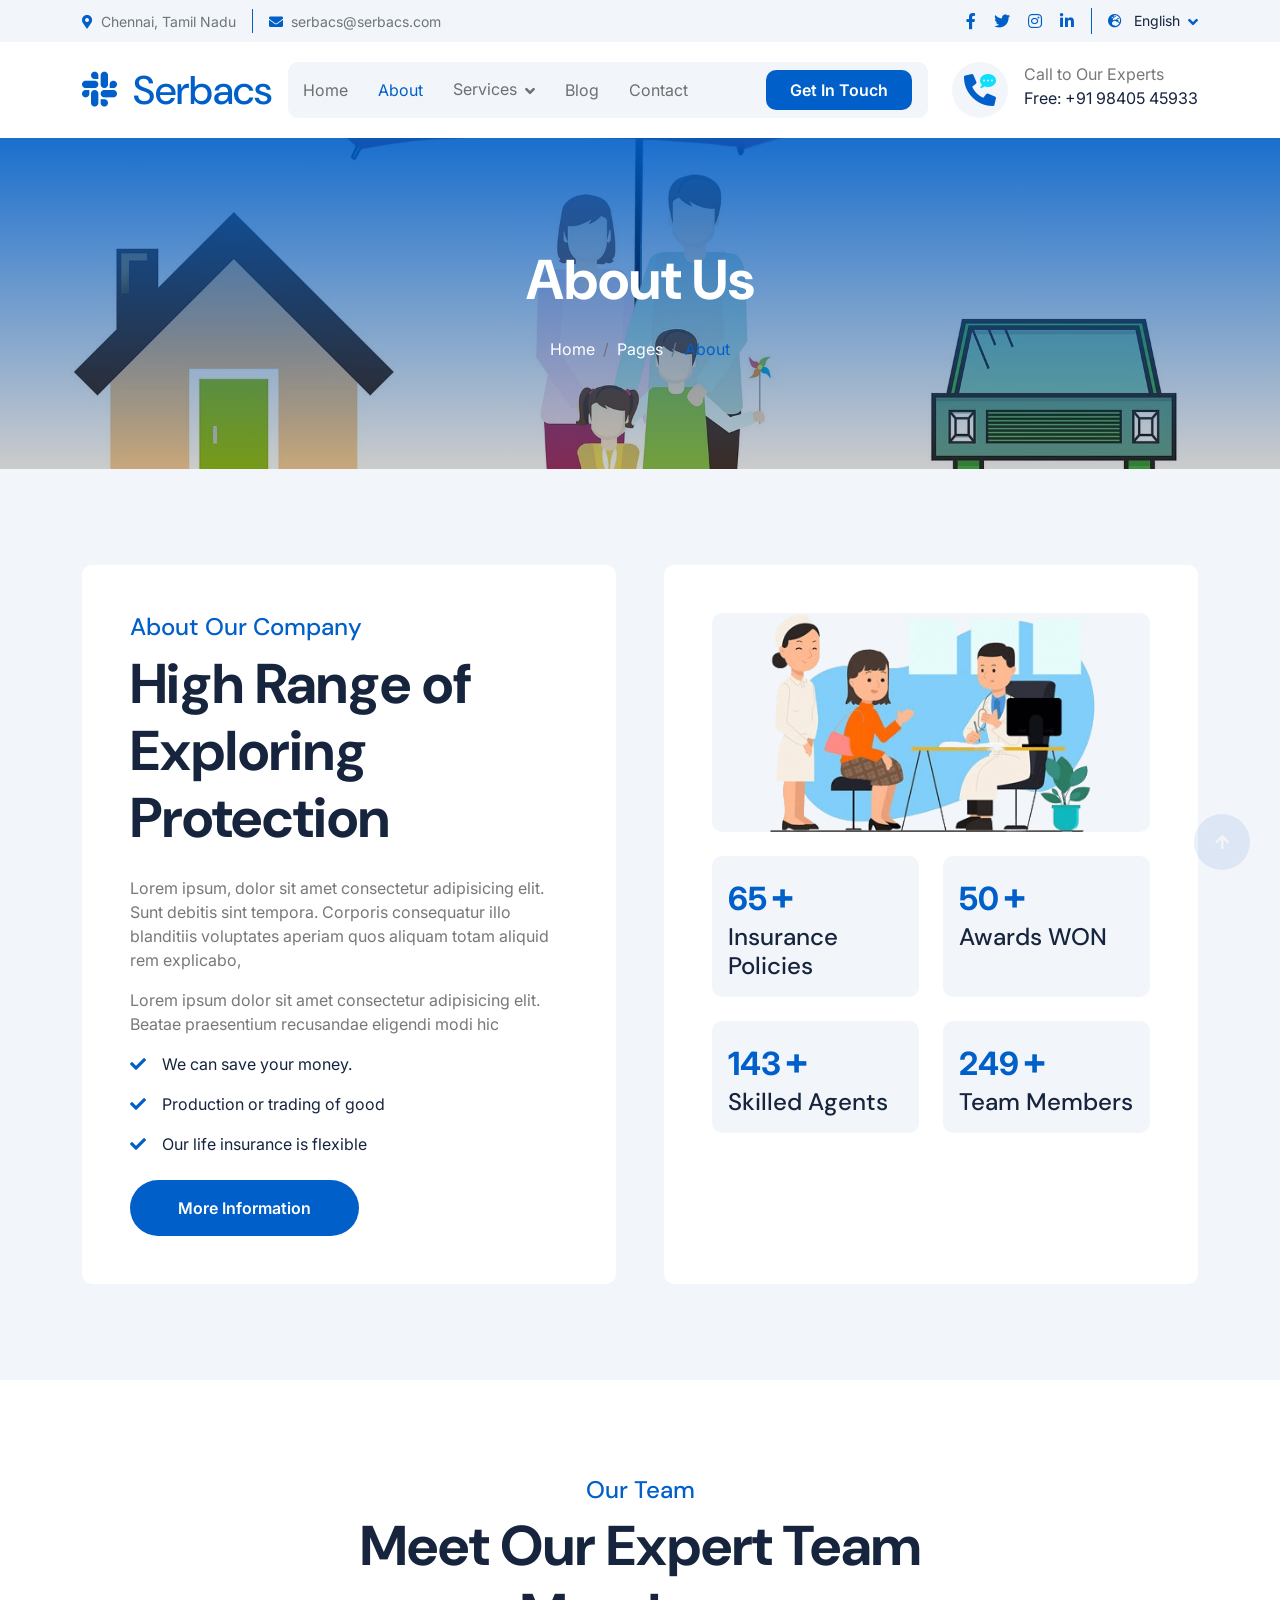
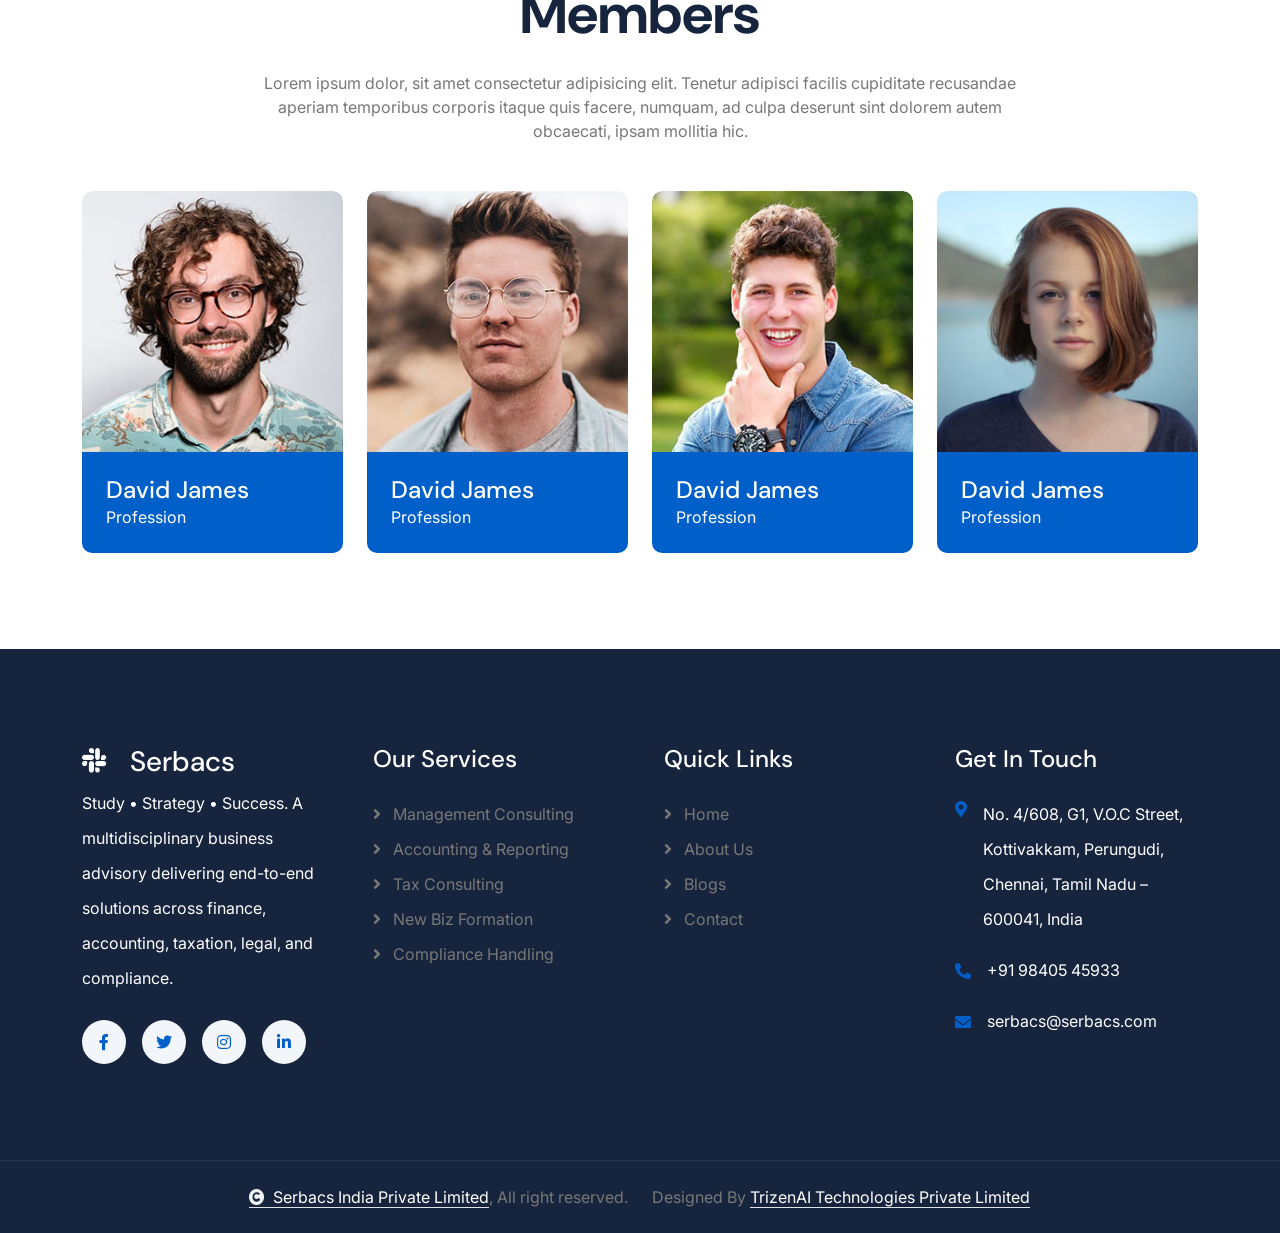
==== commit 8a9f4323: "address updated" ====
--- a/about.html
+++ b/about.html
@@ -480,7 +480,7 @@
                             <h4 class="text-white mb-4">Get In Touch</h4>
                             <div class="d-flex align-items-start mb-3">
                                 <i class="fas fa-map-marker-alt text-primary me-3 mt-1"></i>
-                                <p class="text-white mb-0">No. 4/608, G1, V.O.C Street, Kottivakkam, Chennai</p>
+                                <p class="text-white mb-0">No. 4/608, G1, V.O.C Street, Kottivakkam, Perungudi, Chennai, Tamil Nadu – 600041, India</p>
                             </div>
                             <div class="d-flex align-items-center mb-3">
                                 <i class="fa fa-phone-alt text-primary me-3"></i>
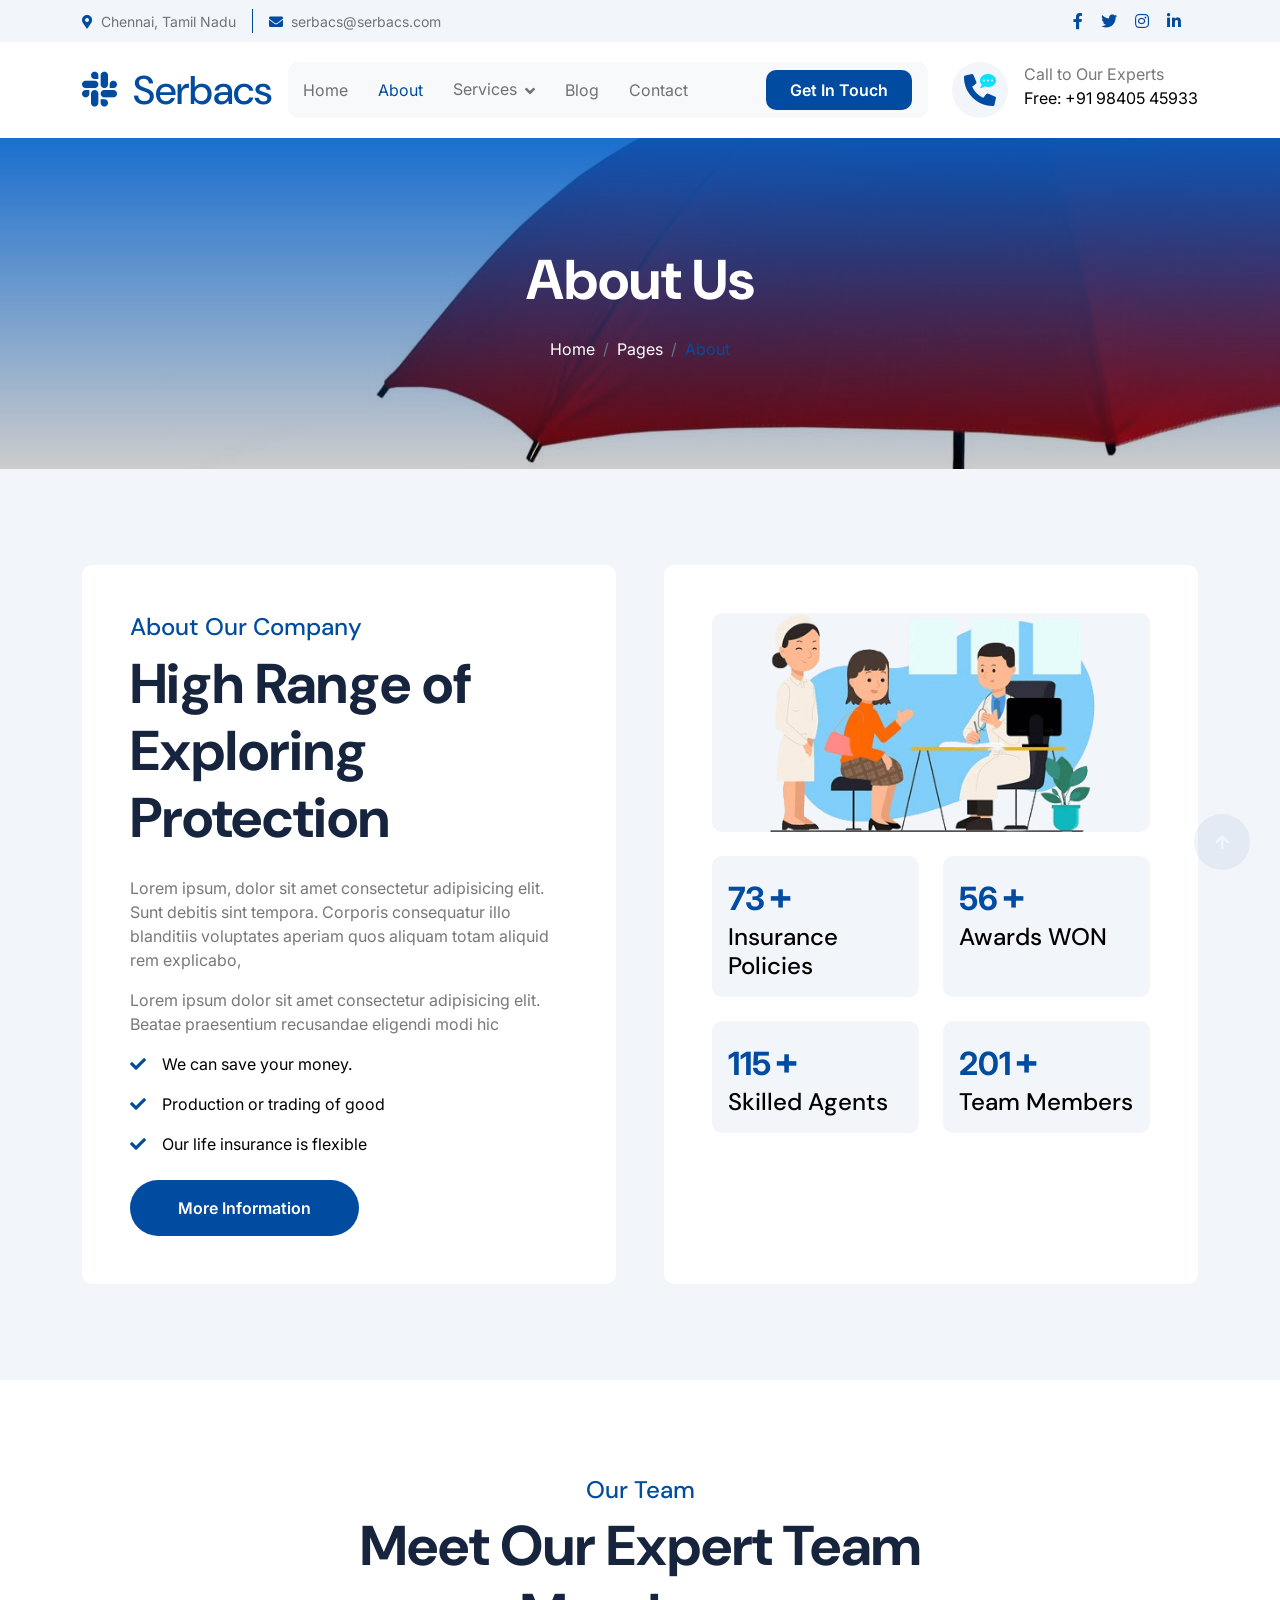
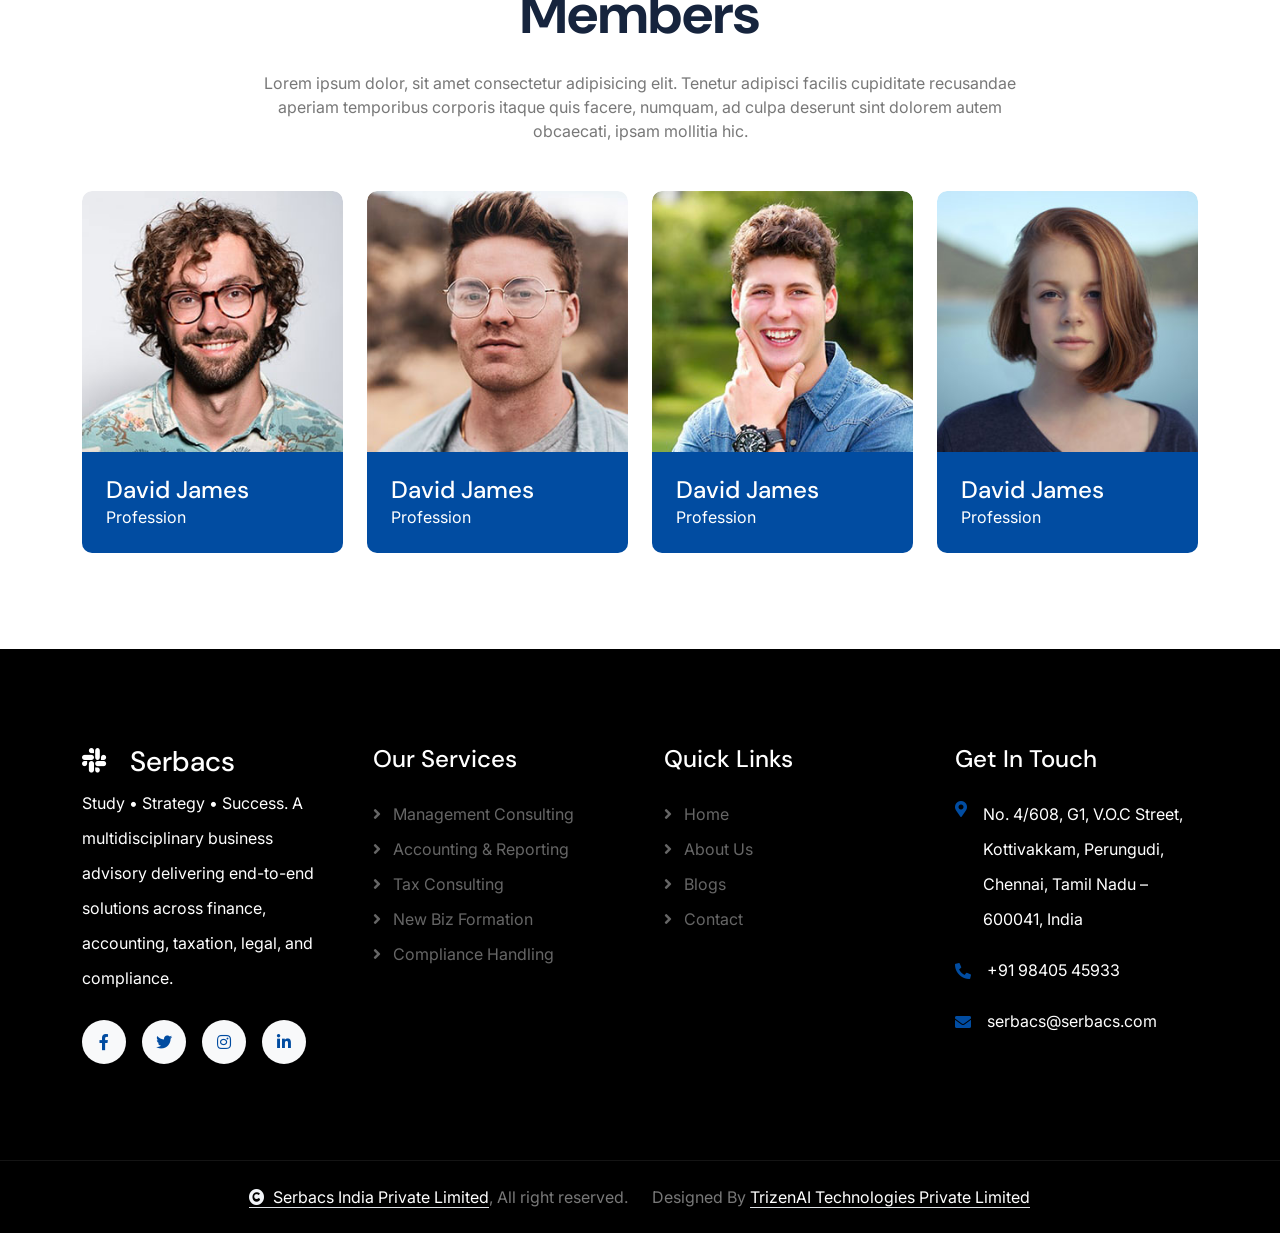
==== commit bcd52120: "updated the logo and removed the language dropdown" ====
--- a/about.html
+++ b/about.html
@@ -28,33 +28,6 @@
 
         <!-- Template Stylesheet -->
         <link href="css/style.css" rel="stylesheet">
-        
-        <style>
-            /* Mega Menu Core Styles */
-            .fs-sm { font-size: 0.82rem; line-height: 1.3; margin-bottom: 5px;}
-            .mega-menu a { transition: color 0.2s; color: var(--bs-dark) !important; }
-            .mega-menu a:hover { color: var(--bs-primary) !important; text-decoration: underline !important; }
-            .mega-menu-title { font-size: 0.85rem; letter-spacing: 0.5px; color: var(--bs-primary) !important; font-weight: 700; cursor: pointer; display: flex; justify-content: space-between; align-items: center; }
-            
-            @media (max-width: 991.98px) {
-                .mega-menu { position: relative !important; width: 100% !important; box-shadow: none !important; padding: 10px 20px !important; margin: 0 !important; }
-                .mega-menu .row { color: var(--bs-dark) !important; }
-                .mega-menu ul { display: none; padding-left: 15px; margin-top: 10px; }
-                .mega-menu ul.show { display: block; }
-                .mega-menu-title::after { content: "\f078"; font-family: "Font Awesome 5 Free"; font-weight: 900; transition: 0.3s; transform: rotate(0deg); }
-                .mega-menu-title.active::after { transform: rotate(180deg); }
-                .mega-menu-title { border-bottom: 1px solid #ddd !important; padding-bottom: 8px !important; margin-bottom: 10px !important; }
-            }
-
-            @media (min-width: 992px) {
-                .nav-item.dropdown.position-static { position: static !important; }
-                .mega-menu { width: 100% !important; left: 0 !important; right: 0 !important; padding: 25px !important; position: absolute !important; display: none; border-radius: 0 0 10px 10px !important; }
-                .mega-menu.show { display: block; }
-                .mega-menu-title { cursor: default; }
-                .mega-menu-title::after { display: none; }
-                .mega-menu ul { display: block !important; }
-            }
-        </style>
     </head>
 
     <body>
@@ -83,21 +56,12 @@
                     </div>
                     <div class="col-lg-4 text-center text-lg-end">
                         <div class="d-flex justify-content-end">
-                            <div class="d-flex border-end border-primary pe-3">
+                            <div class="d-flex pe-3">
                                 <a class="btn p-0 text-primary me-3" href="#"><i class="fab fa-facebook-f"></i></a>
                                 <a class="btn p-0 text-primary me-3" href="#"><i class="fab fa-twitter"></i></a>
                                 <a class="btn p-0 text-primary me-3" href="#"><i class="fab fa-instagram"></i></a>
                                 <a class="btn p-0 text-primary me-0" href="#"><i class="fab fa-linkedin-in"></i></a>
                             </div>
-                            <div class="dropdown ms-3">
-                                <a href="#" class="dropdown-toggle text-dark" data-bs-toggle="dropdown"><small><i class="fas fa-globe-europe text-primary me-2"></i> English</small></a>
-                                <div class="dropdown-menu rounded">
-                                    <a href="#" class="dropdown-item">English</a>
-                                    <a href="#" class="dropdown-item">Bangla</a>
-                                    <a href="#" class="dropdown-item">French</a>
-                                    <a href="#" class="dropdown-item">Spanish</a>
-                                    <a href="#" class="dropdown-item">Arabic</a>
-                                </div>
                             </div>
                         </div>
                     </div>
@@ -518,26 +482,6 @@
         <!-- Back to Top -->
         <a href="#" class="btn btn-primary btn-lg-square rounded-circle back-to-top"><i class="fa fa-arrow-up"></i></a>   
 
-        <script>
-            // Mega Menu Mobile Toggle Logic
-            document.addEventListener('DOMContentLoaded', function() {
-                const titles = document.querySelectorAll('.mega-menu-title');
-                titles.forEach(title => {
-                    title.addEventListener('click', function(e) {
-                        if (window.innerWidth < 992) {
-                            e.preventDefault();
-                            e.stopPropagation();
-                            this.classList.toggle('active');
-                            const nextUl = this.nextElementSibling;
-                            if (nextUl && nextUl.tagName === 'UL') {
-                                nextUl.classList.toggle('show');
-                            }
-                        }
-                    });
-                });
-            });
-        </script>
-
         <!-- JavaScript Libraries -->
         <script src="https://ajax.googleapis.com/ajax/libs/jquery/3.6.4/jquery.min.js"></script>
         <script src="https://cdn.jsdelivr.net/npm/bootstrap@5.0.0/dist/js/bootstrap.bundle.min.js"></script>
--- a/css/style.css
+++ b/css/style.css
@@ -1,3 +1,29 @@
+:root {
+    --bs-primary: #014CA1; /* Logo Red */
+    --bs-dark: #000000;    /* Logo Black */
+    --bs-secondary: #808080; /* Logo Gray */
+    --bs-info: #014CA1;    /* Mapping Info to Primary Red for consistency */
+    --bs-light: #f8f9fa;
+    --bs-white: #ffffff;
+    --bs-body: #666666;
+}
+
+/*** Global Overrides ***/
+.text-primary { color: var(--bs-primary) !important; }
+.bg-primary { background-color: var(--bs-primary) !important; }
+.btn-primary { background-color: var(--bs-primary) !important; border-color: var(--bs-primary) !important; color: #fff !important; }
+.btn-primary:hover { background-color: var(--bs-dark) !important; border-color: var(--bs-dark) !important; }
+.border-primary { border-color: var(--bs-primary) !important; }
+
+.text-dark { color: var(--bs-dark) !important; }
+.bg-dark { background-color: var(--bs-dark) !important; }
+.btn-dark { background-color: var(--bs-dark) !important; border-color: var(--bs-dark) !important; color: #fff !important; }
+.btn-dark:hover { background-color: var(--bs-primary) !important; border-color: var(--bs-primary) !important; }
+
+/* Breadcrumb Gradient Update */
+.bg-breadcrumb {
+    background: linear-gradient(rgba(1, 95, 201, 0.9), rgba(0, 0, 0, 0.2)), url(../img/bg-breadcrumb.jpg)!important;
+}
 
 /*** Spinner Start ***/
 #spinner {
@@ -166,6 +192,11 @@
         padding: 0;
     }
 
+    .navbar-collapse {
+        max-height: 70vh;
+        overflow-y: auto;
+    }
+
     .navbar .navbar-nav .nav-item {
         display: flex;
         padding: 20px;
@@ -345,7 +376,6 @@
 .bg-breadcrumb {
     position: relative;
     overflow: hidden;
-    background: linear-gradient(rgba(1, 95, 201, 0.9), rgba(0, 0, 0, 0.2)), url(../img/bg-breadcrumb.jpg);
     background-position: center center;
     background-repeat: no-repeat;
     background-size: cover;
@@ -716,4 +746,36 @@
 }
 /*** copyright end ***/
 
-
+/* Mega Menu Core Styles */
+.fs-sm { font-size: 0.82rem; line-height: 1.3; margin-bottom: 5px;}
+.mega-menu a { transition: color 0.2s; color: var(--bs-dark) !important; }
+.mega-menu a:hover { color: var(--bs-primary) !important; text-decoration: underline !important; }
+.mega-menu-title { font-size: 0.85rem; letter-spacing: 0.5px; color: var(--bs-primary) !important; font-weight: 700; cursor: pointer; display: flex; justify-content: space-between; align-items: center; }
+
+@media (max-width: 991.98px) {
+    .mega-menu { position: relative !important; width: 100% !important; box-shadow: none !important; padding: 10px 20px !important; margin: 0 !important; }
+    .mega-menu .row { color: var(--bs-dark) !important; }
+    .mega-menu ul { display: none; padding-left: 15px; margin-top: 10px; }
+    .mega-menu ul.show { display: block; }
+    .mega-menu-title::after { content: "\f078"; font-family: "Font Awesome 5 Free"; font-weight: 900; transition: 0.3s; transform: rotate(0deg); }
+    .mega-menu-title.active::after { transform: rotate(180deg); }
+    .service-icon img {
+        width: 70px;
+        height: 70px;
+        object-fit: contain;
+        border-radius: 12px;
+        margin-bottom: 15px;
+    }
+    .mega-menu-title { border-bottom: 1px solid #ddd !important; padding-bottom: 8px !important; margin-bottom: 10px !important; }
+}
+
+@media (min-width: 992px) {
+    .nav-item.dropdown.position-static { position: static !important; }
+    .mega-menu { width: 100% !important; left: 0 !important; right: 0 !important; padding: 25px !important; position: absolute !important; display: none; border-radius: 0 0 10px 10px !important; }
+    .mega-menu.show { display: block; }
+    .mega-menu-title { cursor: default; }
+    .mega-menu-title::after { display: none; }
+    .mega-menu ul { display: block !important; }
+}
+
+
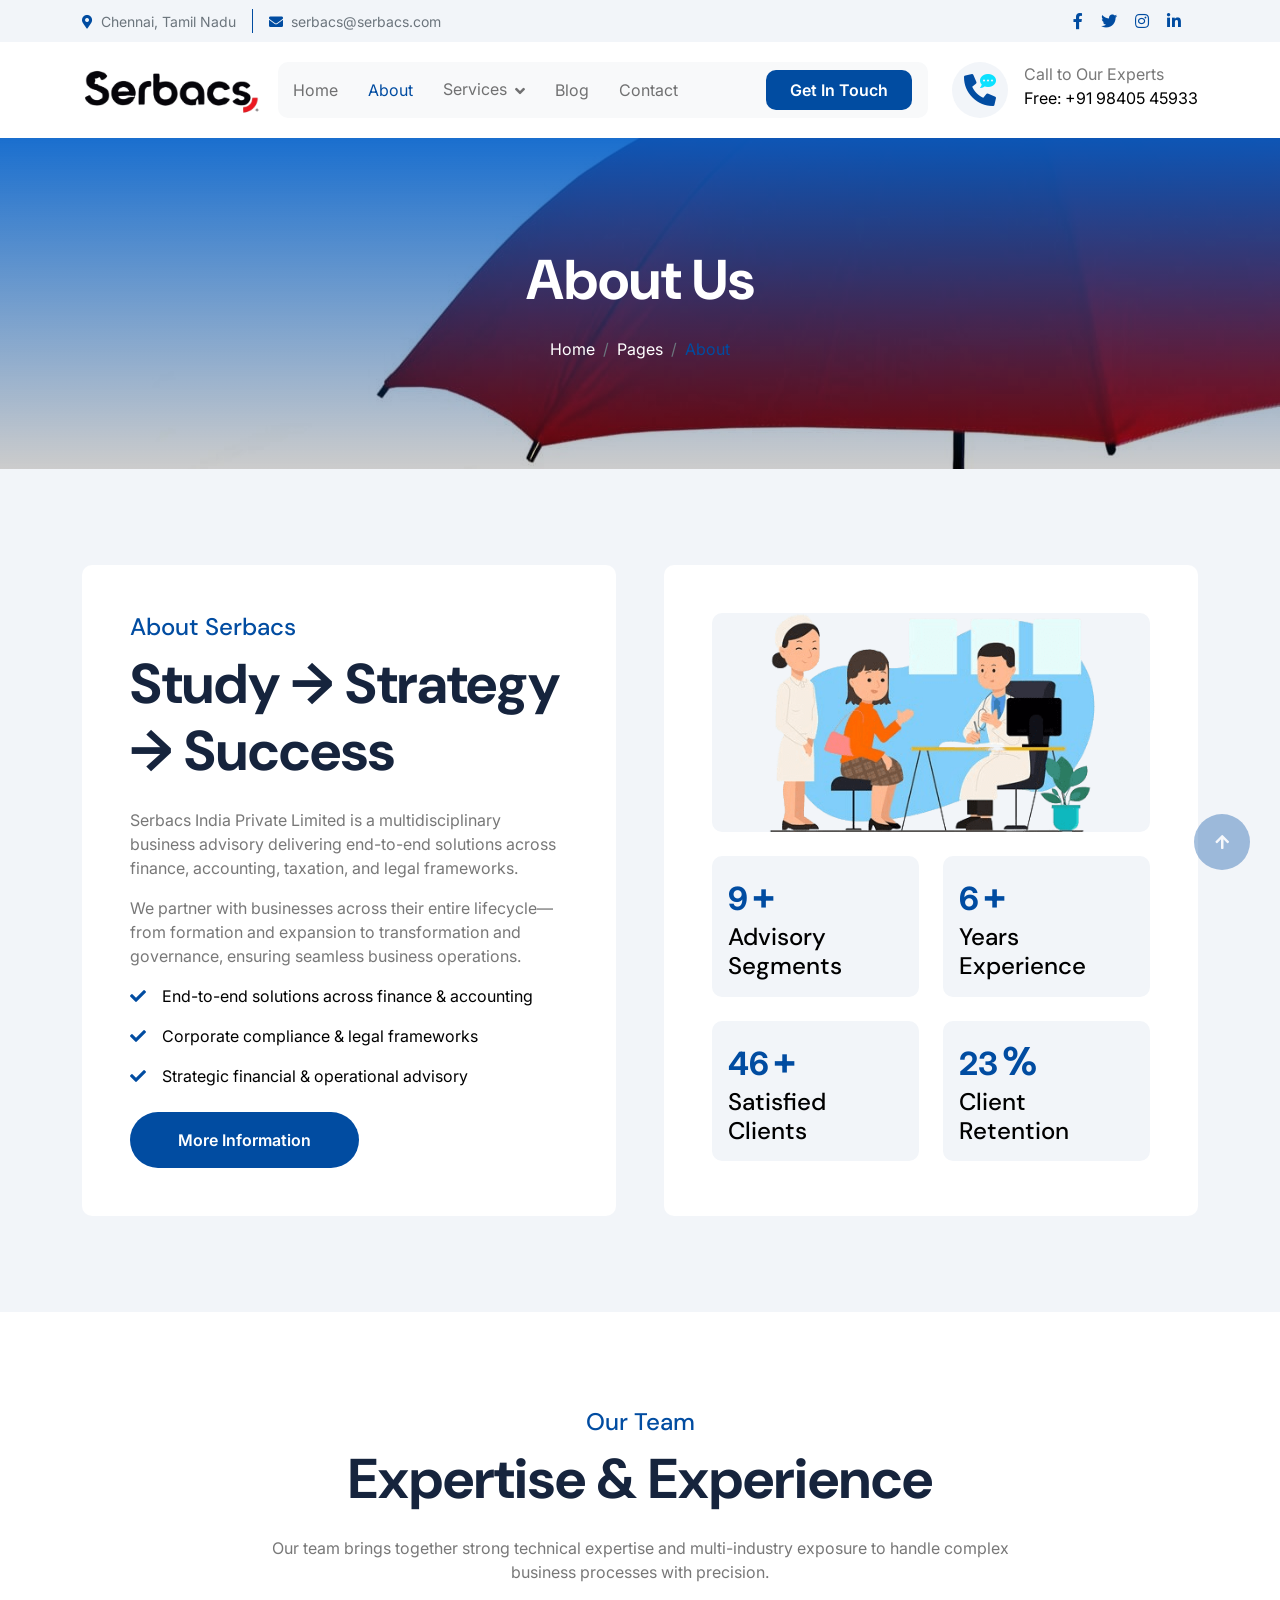
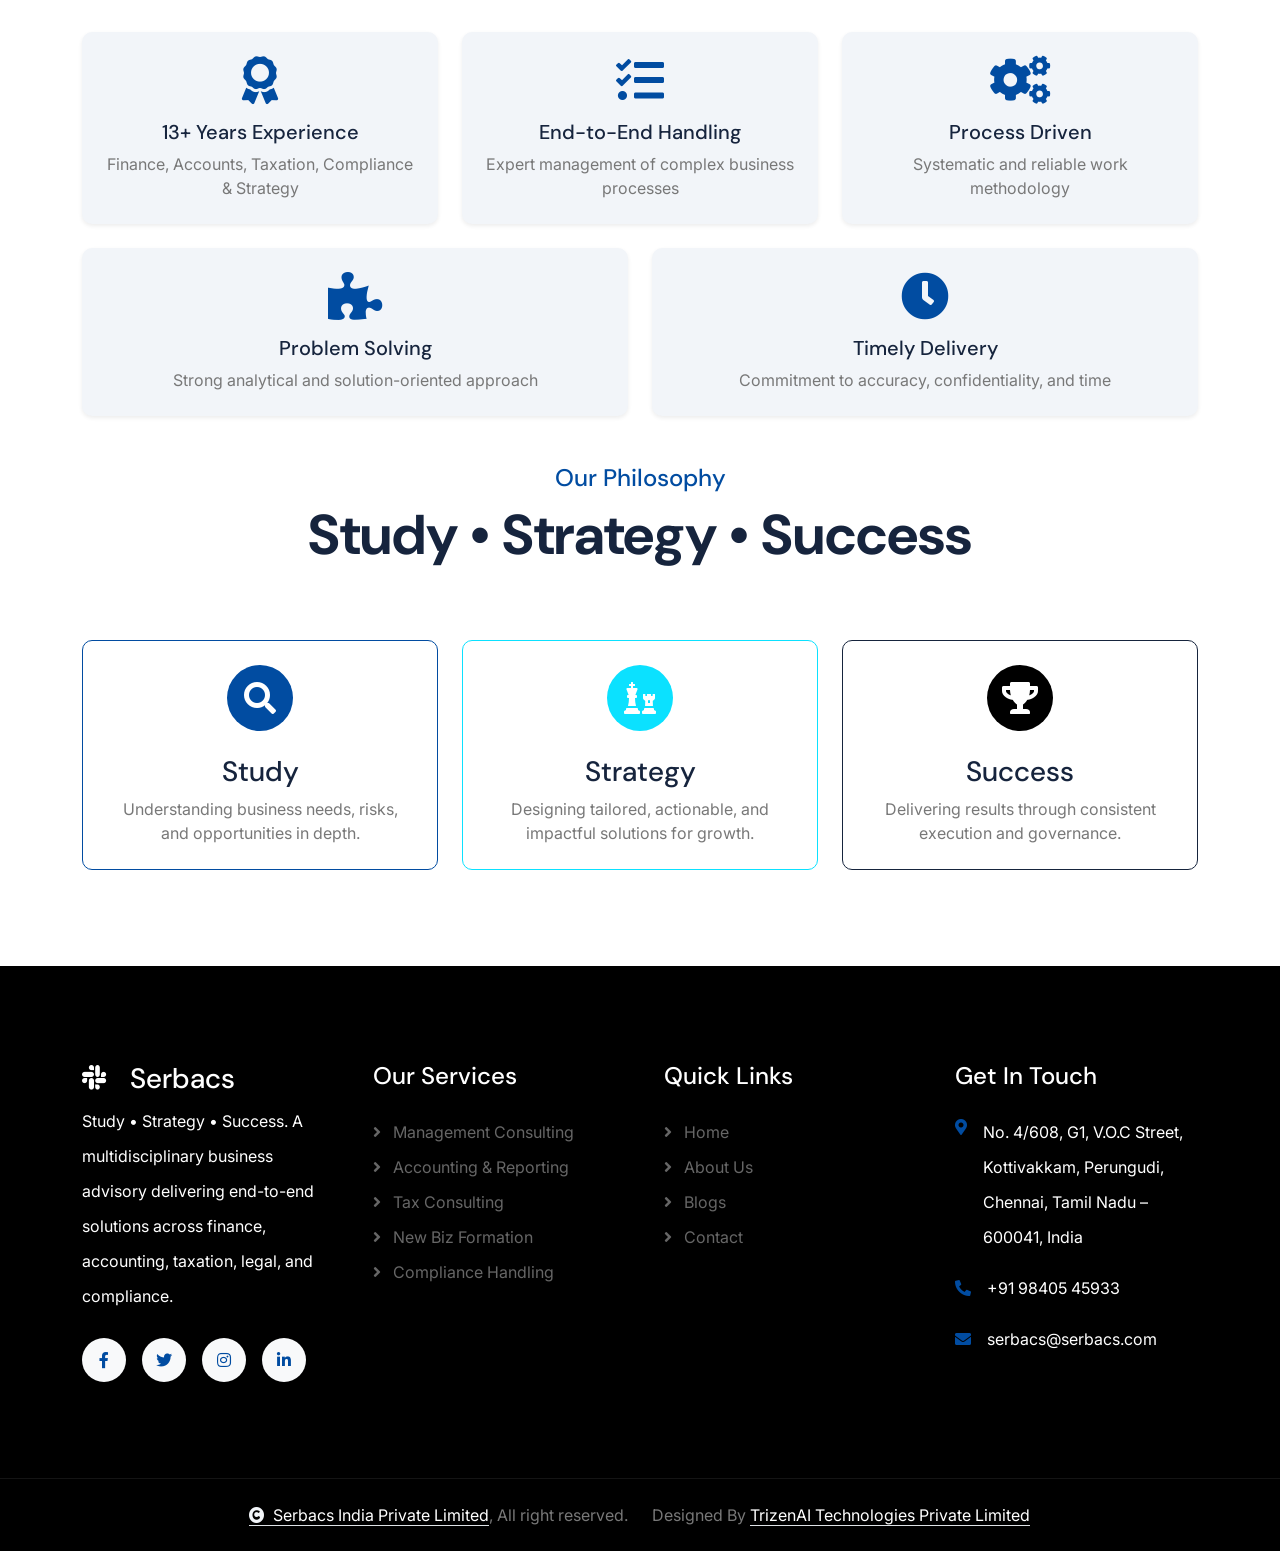
==== commit da5c38d1: "hash for unchanged files" ====
--- a/about.html
+++ b/about.html
@@ -75,8 +75,8 @@
             <div class="container">
                 <nav class="navbar navbar-expand-lg navbar-light"> 
                     <a href="#" class="navbar-brand p-0">
-                        <h1 class="text-primary mb-0"><i class="fab fa-slack me-2"></i> Serbacs</h1>
-                        <!-- <img src="img/logo.png" alt="Logo"> -->
+                        <!-- <h1 class="text-primary mb-0"><i class="fab fa-slack me-2"></i> Serbacs</h1> -->
+                        <img src="img/logo/serbacslogo.png" alt="Logo">
                     </a>
                     <button class="navbar-toggler" type="button" data-bs-toggle="collapse" data-bs-target="#navbarCollapse">
                         <span class="fa fa-bars"></span>
@@ -88,7 +88,7 @@
                             
                             <!-- Mega Menu for Services -->
                             <div class="nav-item dropdown position-static">
-                                <a href="service.html" class="nav-link dropdown-toggle" data-bs-toggle="dropdown" data-bs-display="static">Services</a>
+                                <a href="#" class="nav-link dropdown-toggle" data-bs-toggle="dropdown" data-bs-display="static">Services</a>
                                 <div class="dropdown-menu mega-menu shadow border-0 mt-0 py-4" style="background: var(--bs-light);">
                                      <div class="container-fluid">
                                         <div class="row" style="color: white;">
@@ -101,73 +101,73 @@
                                             <div class="col-lg-3 col-md-4">
                                                 <h6 class="text-uppercase text-info border-bottom border-light pb-1 mb-2 mega-menu-title">1. Business Management Consulting</h6>
                                                 <ul class="list-unstyled mb-3 ms-1">
-                                                    <li><a href="service.html" class="text-white text-decoration-none d-block py-0 fs-sm">CFO & Finance Controller Services</a></li>
-                                                    <li><a href="service.html" class="text-white text-decoration-none d-block py-0 fs-sm">Budgeting, Forecasting & Cash Flow Management</a></li>
-                                                    <li><a href="service.html" class="text-white text-decoration-none d-block py-0 fs-sm">Feasibility Studies & Business Planning</a></li>
-                                                    <li><a href="service.html" class="text-white text-decoration-none d-block py-0 fs-sm">Internal Controls & SOP Development</a></li>
-                                                    <li><a href="service.html" class="text-white text-decoration-none d-block py-0 fs-sm">Costing, Pricing & Performance Dashboards</a></li>
+                                                    <li><a href="#" class="text-white text-decoration-none d-block py-0 fs-sm">CFO & Finance Controller Services</a></li>
+                                                    <li><a href="#" class="text-white text-decoration-none d-block py-0 fs-sm">Budgeting, Forecasting & Cash Flow Management</a></li>
+                                                    <li><a href="#" class="text-white text-decoration-none d-block py-0 fs-sm">Feasibility Studies & Business Planning</a></li>
+                                                    <li><a href="#" class="text-white text-decoration-none d-block py-0 fs-sm">Internal Controls & SOP Development</a></li>
+                                                    <li><a href="#" class="text-white text-decoration-none d-block py-0 fs-sm">Costing, Pricing & Performance Dashboards</a></li>
                                                 </ul>
                                                 
                                                 <h6 class="text-uppercase text-info border-bottom border-light pb-1 mb-2 mega-menu-title">2. Accounting & Reporting</h6>
                                                 <ul class="list-unstyled mb-3 ms-1">
-                                                    <li><a href="service.html" class="text-white text-decoration-none d-block py-0 fs-sm">General Accounting & Bookkeeping</a></li>
-                                                    <li><a href="service.html" class="text-white text-decoration-none d-block py-0 fs-sm">Financial Analysis</a></li>
-                                                    <li><a href="service.html" class="text-white text-decoration-none d-block py-0 fs-sm">MIS Reporting & management dashboards</a></li>
-                                                    <li><a href="service.html" class="text-white text-decoration-none d-block py-0 fs-sm">Preparation of Financial Statements</a></li>
-                                                    <li><a href="service.html" class="text-white text-decoration-none d-block py-0 fs-sm">Receivables & Payables Management</a></li>
-                                                    <li><a href="service.html" class="text-white text-decoration-none d-block py-0 fs-sm">Periodic Closings</a></li>
-                                                    <li><a href="service.html" class="text-white text-decoration-none d-block py-0 fs-sm">Audit Support</a></li>
+                                                    <li><a href="#" class="text-white text-decoration-none d-block py-0 fs-sm">General Accounting & Bookkeeping</a></li>
+                                                    <li><a href="#" class="text-white text-decoration-none d-block py-0 fs-sm">Financial Analysis</a></li>
+                                                    <li><a href="#" class="text-white text-decoration-none d-block py-0 fs-sm">MIS Reporting & management dashboards</a></li>
+                                                    <li><a href="#" class="text-white text-decoration-none d-block py-0 fs-sm">Preparation of Financial Statements</a></li>
+                                                    <li><a href="#" class="text-white text-decoration-none d-block py-0 fs-sm">Receivables & Payables Management</a></li>
+                                                    <li><a href="#" class="text-white text-decoration-none d-block py-0 fs-sm">Periodic Closings</a></li>
+                                                    <li><a href="#" class="text-white text-decoration-none d-block py-0 fs-sm">Audit Support</a></li>
                                                 </ul>
 
                                                 <h6 class="text-uppercase text-info border-bottom border-light pb-1 mb-2 mega-menu-title">3. Banking Process</h6>
                                                 <ul class="list-unstyled mb-2 ms-1">
-                                                    <li><a href="service.html" class="text-white text-decoration-none d-block py-0 fs-sm">Day to day coordination with banks</a></li>
-                                                    <li><a href="service.html" class="text-white text-decoration-none d-block py-0 fs-sm">Documentation for outward remittances & payments</a></li>
-                                                    <li><a href="service.html" class="text-white text-decoration-none d-block py-0 fs-sm">Documentation for inward remittances & receipts</a></li>
-                                                    <li><a href="service.html" class="text-white text-decoration-none d-block py-0 fs-sm">Ad hoc banking compliance</a></li>
-                                                    <li><a href="service.html" class="text-white text-decoration-none d-block py-0 fs-sm">Liaison with bank officers for transaction or compliance clarity</a></li>
+                                                    <li><a href="#" class="text-white text-decoration-none d-block py-0 fs-sm">Day to day coordination with banks</a></li>
+                                                    <li><a href="#" class="text-white text-decoration-none d-block py-0 fs-sm">Documentation for outward remittances & payments</a></li>
+                                                    <li><a href="#" class="text-white text-decoration-none d-block py-0 fs-sm">Documentation for inward remittances & receipts</a></li>
+                                                    <li><a href="#" class="text-white text-decoration-none d-block py-0 fs-sm">Ad hoc banking compliance</a></li>
+                                                    <li><a href="#" class="text-white text-decoration-none d-block py-0 fs-sm">Liaison with bank officers for transaction or compliance clarity</a></li>
                                                 </ul>
                                             </div>
 
                                             <!-- Col 2 -->
                                             <div class="col-lg-3 col-md-4">
                                                 <h6 class="text-uppercase text-info border-bottom border-light pb-1 mb-2 mega-menu-title">4. Tax Consulting</h6>
-                                                <a href="service.html" class="text-white text-decoration-none d-block py-0 fs-sm fw-bold mb-1">Direct Tax</a>
+                                                <a href="#" class="text-white text-decoration-none d-block py-0 fs-sm fw-bold mb-1">Direct Tax</a>
                                                 <ul class="list-unstyled mb-2 ms-2">
-                                                    <li><a href="service.html" class="text-white text-decoration-none d-block py-0 fs-sm opacity-75">Tax Planning & Advisory</a></li>
-                                                    <li><a href="service.html" class="text-white text-decoration-none d-block py-0 fs-sm opacity-75">Income Tax Computation & Planning</a></li>
-                                                    <li><a href="service.html" class="text-white text-decoration-none d-block py-0 fs-sm opacity-75">ITR Filing</a></li>
-                                                    <li><a href="service.html" class="text-white text-decoration-none d-block py-0 fs-sm opacity-75">TDS/TCS Returns & Reconciliations</a></li>
-                                                    <li><a href="service.html" class="text-white text-decoration-none d-block py-0 fs-sm opacity-75">Assessment Representation & Notice Handling</a></li>
-                                                </ul>
-                                                <a href="service.html" class="text-white text-decoration-none d-block py-0 fs-sm fw-bold mt-1 mb-1">Indirect Tax</a>
+                                                    <li><a href="#" class="text-white text-decoration-none d-block py-0 fs-sm opacity-75">Tax Planning & Advisory</a></li>
+                                                    <li><a href="#" class="text-white text-decoration-none d-block py-0 fs-sm opacity-75">Income Tax Computation & Planning</a></li>
+                                                    <li><a href="#" class="text-white text-decoration-none d-block py-0 fs-sm opacity-75">ITR Filing</a></li>
+                                                    <li><a href="#" class="text-white text-decoration-none d-block py-0 fs-sm opacity-75">TDS/TCS Returns & Reconciliations</a></li>
+                                                    <li><a href="#" class="text-white text-decoration-none d-block py-0 fs-sm opacity-75">Assessment Representation & Notice Handling</a></li>
+                                                </ul>
+                                                <a href="#" class="text-white text-decoration-none d-block py-0 fs-sm fw-bold mt-1 mb-1">Indirect Tax</a>
                                                 <ul class="list-unstyled mb-3 ms-2">
-                                                    <li><a href="service.html" class="text-white text-decoration-none d-block py-0 fs-sm opacity-75">GST Registration & Amendments</a></li>
-                                                    <li><a href="service.html" class="text-white text-decoration-none d-block py-0 fs-sm opacity-75">GST Returns</a></li>
-                                                    <li><a href="service.html" class="text-white text-decoration-none d-block py-0 fs-sm opacity-75">LUT Filing for Exporters</a></li>
-                                                    <li><a href="service.html" class="text-white text-decoration-none d-block py-0 fs-sm opacity-75">E-Invoicing & E-Way Bills</a></li>
-                                                    <li><a href="service.html" class="text-white text-decoration-none d-block py-0 fs-sm opacity-75">GST Audit & Health Check</a></li>
-                                                    <li><a href="service.html" class="text-white text-decoration-none d-block py-0 fs-sm opacity-75">GST Notices & Department Enquiry Handling</a></li>
+                                                    <li><a href="#" class="text-white text-decoration-none d-block py-0 fs-sm opacity-75">GST Registration & Amendments</a></li>
+                                                    <li><a href="#" class="text-white text-decoration-none d-block py-0 fs-sm opacity-75">GST Returns</a></li>
+                                                    <li><a href="#" class="text-white text-decoration-none d-block py-0 fs-sm opacity-75">LUT Filing for Exporters</a></li>
+                                                    <li><a href="#" class="text-white text-decoration-none d-block py-0 fs-sm opacity-75">E-Invoicing & E-Way Bills</a></li>
+                                                    <li><a href="#" class="text-white text-decoration-none d-block py-0 fs-sm opacity-75">GST Audit & Health Check</a></li>
+                                                    <li><a href="#" class="text-white text-decoration-none d-block py-0 fs-sm opacity-75">GST Notices & Department Enquiry Handling</a></li>
                                                 </ul>
 
                                                 <h6 class="text-uppercase text-info border-bottom border-light pb-1 mb-2 mega-menu-title">5. New Business Formation</h6>
                                                 <ul class="list-unstyled mb-3 ms-1">
-                                                    <li><a href="service.html" class="text-white text-decoration-none d-block py-0 fs-sm">Private Limited Company</a></li>
-                                                    <li><a href="service.html" class="text-white text-decoration-none d-block py-0 fs-sm">Public Limited Company</a></li>
-                                                    <li><a href="service.html" class="text-white text-decoration-none d-block py-0 fs-sm">One Person Company</a></li>
-                                                    <li><a href="service.html" class="text-white text-decoration-none d-block py-0 fs-sm">Limited Liability Partnership (LLP)</a></li>
-                                                    <li><a href="service.html" class="text-white text-decoration-none d-block py-0 fs-sm">Partnership Firm</a></li>
-                                                    <li><a href="service.html" class="text-white text-decoration-none d-block py-0 fs-sm">Sole Proprietorship</a></li>
-                                                    <li><a href="service.html" class="text-white text-decoration-none d-block py-0 fs-sm">Section 8 (Non Profit) Company</a></li>
+                                                    <li><a href="#" class="text-white text-decoration-none d-block py-0 fs-sm">Private Limited Company</a></li>
+                                                    <li><a href="#" class="text-white text-decoration-none d-block py-0 fs-sm">Public Limited Company</a></li>
+                                                    <li><a href="#" class="text-white text-decoration-none d-block py-0 fs-sm">One Person Company</a></li>
+                                                    <li><a href="#" class="text-white text-decoration-none d-block py-0 fs-sm">Limited Liability Partnership (LLP)</a></li>
+                                                    <li><a href="#" class="text-white text-decoration-none d-block py-0 fs-sm">Partnership Firm</a></li>
+                                                    <li><a href="#" class="text-white text-decoration-none d-block py-0 fs-sm">Sole Proprietorship</a></li>
+                                                    <li><a href="#" class="text-white text-decoration-none d-block py-0 fs-sm">Section 8 (Non Profit) Company</a></li>
                                                 </ul>
 
                                                 <h6 class="text-uppercase text-info border-bottom border-light pb-1 mb-2 mega-menu-title">6. Subsidiary Formation</h6>
                                                 <ul class="list-unstyled mb-2 ms-1">
-                                                    <li><a href="service.html" class="text-white text-decoration-none d-block py-0 fs-sm">Wholly Owned Subsidiary setup</a></li>
-                                                    <li><a href="service.html" class="text-white text-decoration-none d-block py-0 fs-sm">Branch Office Registration</a></li>
-                                                    <li><a href="service.html" class="text-white text-decoration-none d-block py-0 fs-sm">Liaison Office Registration</a></li>
-                                                    <li><a href="service.html" class="text-white text-decoration-none d-block py-0 fs-sm">FEMA, RBI, MCA Compliance</a></li>
-                                                    <li><a href="service.html" class="text-white text-decoration-none d-block py-0 fs-sm">End to end documentation and approvals</a></li>
+                                                    <li><a href="#" class="text-white text-decoration-none d-block py-0 fs-sm">Wholly Owned Subsidiary setup</a></li>
+                                                    <li><a href="#" class="text-white text-decoration-none d-block py-0 fs-sm">Branch Office Registration</a></li>
+                                                    <li><a href="#" class="text-white text-decoration-none d-block py-0 fs-sm">Liaison Office Registration</a></li>
+                                                    <li><a href="#" class="text-white text-decoration-none d-block py-0 fs-sm">FEMA, RBI, MCA Compliance</a></li>
+                                                    <li><a href="#" class="text-white text-decoration-none d-block py-0 fs-sm">End to end documentation and approvals</a></li>
                                                 </ul>
                                             </div>
 
@@ -175,27 +175,27 @@
                                             <div class="col-lg-3 col-md-4">
                                                 <h6 class="text-uppercase text-info border-bottom border-light pb-1 mb-2 mega-menu-title">7. Entity Restructuring</h6>
                                                 <ul class="list-unstyled mb-3 ms-1">
-                                                    <li><a href="service.html" class="text-white text-decoration-none d-block py-0 fs-sm">Private Limited Company → LLP</a></li>
-                                                    <li><a href="service.html" class="text-white text-decoration-none d-block py-0 fs-sm">LLP → Private Limited Company</a></li>
-                                                    <li><a href="service.html" class="text-white text-decoration-none d-block py-0 fs-sm">Partnership → Private Limited Company</a></li>
-                                                    <li><a href="service.html" class="text-white text-decoration-none d-block py-0 fs-sm">Complete entity migration planning & compliance</a></li>
+                                                    <li><a href="#" class="text-white text-decoration-none d-block py-0 fs-sm">Private Limited Company → LLP</a></li>
+                                                    <li><a href="#" class="text-white text-decoration-none d-block py-0 fs-sm">LLP → Private Limited Company</a></li>
+                                                    <li><a href="#" class="text-white text-decoration-none d-block py-0 fs-sm">Partnership → Private Limited Company</a></li>
+                                                    <li><a href="#" class="text-white text-decoration-none d-block py-0 fs-sm">Complete entity migration planning & compliance</a></li>
                                                 </ul>
 
                                                 <h6 class="text-uppercase text-info border-bottom border-light pb-1 mb-2 mega-menu-title">8. Legal Consulting</h6>
                                                 <ul class="list-unstyled mb-3 ms-1">
-                                                    <li><a href="service.html" class="text-white text-decoration-none d-block py-0 fs-sm">Corporate Legal Advisory</a></li>
-                                                    <li><a href="service.html" class="text-white text-decoration-none d-block py-0 fs-sm">Agreement Drafting & Review</a></li>
-                                                    <li><a href="service.html" class="text-white text-decoration-none d-block py-0 fs-sm">Labour Law & Compliance</a></li>
-                                                    <li><a href="service.html" class="text-white text-decoration-none d-block py-0 fs-sm">General Legal Documentation & Compliance Support</a></li>
+                                                    <li><a href="#" class="text-white text-decoration-none d-block py-0 fs-sm">Corporate Legal Advisory</a></li>
+                                                    <li><a href="#" class="text-white text-decoration-none d-block py-0 fs-sm">Agreement Drafting & Review</a></li>
+                                                    <li><a href="#" class="text-white text-decoration-none d-block py-0 fs-sm">Labour Law & Compliance</a></li>
+                                                    <li><a href="#" class="text-white text-decoration-none d-block py-0 fs-sm">General Legal Documentation & Compliance Support</a></li>
                                                 </ul>
 
                                                 <h6 class="text-uppercase text-info border-bottom border-light pb-1 mb-2 mega-menu-title">9. Compliance Handling</h6>
                                                 <ul class="list-unstyled mb-2 ms-1">
-                                                    <li><a href="service.html" class="text-white text-decoration-none d-block py-0 fs-sm">MCA/ROC Annual & Event based Compliance</a></li>
-                                                    <li><a href="service.html" class="text-white text-decoration-none d-block py-0 fs-sm">GST Compliance</a></li>
-                                                    <li><a href="service.html" class="text-white text-decoration-none d-block py-0 fs-sm">Income Tax Compliance</a></li>
-                                                    <li><a href="service.html" class="text-white text-decoration-none d-block py-0 fs-sm">Labour Law Compliance</a></li>
-                                                    <li><a href="service.html" class="text-white text-decoration-none d-block py-0 fs-sm">Sector specific/Industry specific Compliance</a></li>
+                                                    <li><a href="#" class="text-white text-decoration-none d-block py-0 fs-sm">MCA/ROC Annual & Event based Compliance</a></li>
+                                                    <li><a href="#" class="text-white text-decoration-none d-block py-0 fs-sm">GST Compliance</a></li>
+                                                    <li><a href="#" class="text-white text-decoration-none d-block py-0 fs-sm">Income Tax Compliance</a></li>
+                                                    <li><a href="#" class="text-white text-decoration-none d-block py-0 fs-sm">Labour Law Compliance</a></li>
+                                                    <li><a href="#" class="text-white text-decoration-none d-block py-0 fs-sm">Sector specific/Industry specific Compliance</a></li>
                                                 </ul>
                                             </div>
                                         </div>
@@ -204,7 +204,7 @@
                                 </div>
                             </div>
                             
-                            <a href="blog.html" class="nav-item nav-link ">Blog</a>
+                            <a href="#" class="nav-item nav-link ">Blog</a>
                             <a href="contact.html" class="nav-item nav-link ">Contact</a>
                             <div class="nav-btn px-3">
                                 <a href="contact.html" class="btn btn-primary py-2 px-4 ms-3 flex-shrink-0">Get In Touch</a>
@@ -249,15 +249,15 @@
                 <div class="row g-5">
                     <div class="col-xl-6 wow fadeInLeft" data-wow-delay="0.2s">
                         <div class="about-item-content bg-white rounded p-5 h-100">
-                            <h4 class="text-primary">About Our Company</h4>
-                            <h1 class="display-4 mb-4">High Range of Exploring Protection</h1>
-                            <p>Lorem ipsum, dolor sit amet consectetur adipisicing elit. Sunt debitis sint tempora. Corporis consequatur illo blanditiis voluptates aperiam quos aliquam totam aliquid rem explicabo,
+                            <h4 class="text-primary">About Serbacs</h4>
+                            <h1 class="display-4 mb-4">Study → Strategy → Success</h1>
+                            <p>Serbacs India Private Limited is a multidisciplinary business advisory delivering end-to-end solutions across finance, accounting, taxation, and legal frameworks.
                             </p>
-                            <p>Lorem ipsum dolor sit amet consectetur adipisicing elit. Beatae praesentium recusandae eligendi modi hic
+                            <p>We partner with businesses across their entire lifecycle—from formation and expansion to transformation and governance, ensuring seamless business operations.
                             </p>
-                            <p class="text-dark"><i class="fa fa-check text-primary me-3"></i>We can save your money.</p>
-                            <p class="text-dark"><i class="fa fa-check text-primary me-3"></i>Production or trading of good</p>
-                            <p class="text-dark mb-4"><i class="fa fa-check text-primary me-3"></i>Our life insurance is flexible</p>
+                            <p class="text-dark"><i class="fa fa-check text-primary me-3"></i>End-to-end solutions across finance & accounting</p>
+                            <p class="text-dark"><i class="fa fa-check text-primary me-3"></i>Corporate compliance & legal frameworks</p>
+                            <p class="text-dark mb-4"><i class="fa fa-check text-primary me-3"></i>Strategic financial & operational advisory</p>
                             <a class="btn btn-primary rounded-pill py-3 px-5" href="#">More Information</a>
                         </div>
                     </div>
@@ -272,37 +272,37 @@
                                 <div class="col-sm-6">
                                     <div class="counter-item bg-light rounded p-3 h-100">
                                         <div class="counter-counting">
-                                            <span class="text-primary fs-2 fw-bold" data-toggle="counter-up">129</span>
+                                            <span class="text-primary fs-2 fw-bold" data-toggle="counter-up">15</span>
                                             <span class="h1 fw-bold text-primary">+</span>
                                         </div>
-                                        <h4 class="mb-0 text-dark">Insurance Policies</h4>
+                                        <h4 class="mb-0 text-dark">Advisory Segments</h4>
                                     </div>
                                 </div>
                                 <div class="col-sm-6">
                                     <div class="counter-item bg-light rounded p-3 h-100">
                                         <div class="counter-counting">
-                                            <span class="text-primary fs-2 fw-bold" data-toggle="counter-up">99</span>
+                                            <span class="text-primary fs-2 fw-bold" data-toggle="counter-up">10</span>
                                             <span class="h1 fw-bold text-primary">+</span>
                                         </div>
-                                        <h4 class="mb-0 text-dark">Awards WON</h4>
+                                        <h4 class="mb-0 text-dark">Years Experience</h4>
                                     </div>
                                 </div>
                                 <div class="col-sm-6">
                                     <div class="counter-item bg-light rounded p-3 h-100">
                                         <div class="counter-counting">
-                                            <span class="text-primary fs-2 fw-bold" data-toggle="counter-up">556</span>
+                                            <span class="text-primary fs-2 fw-bold" data-toggle="counter-up">200</span>
                                             <span class="h1 fw-bold text-primary">+</span>
                                         </div>
-                                        <h4 class="mb-0 text-dark">Skilled Agents</h4>
+                                        <h4 class="mb-0 text-dark">Satisfied Clients</h4>
                                     </div>
                                 </div>
                                 <div class="col-sm-6">
                                     <div class="counter-item bg-light rounded p-3 h-100">
                                         <div class="counter-counting">
-                                            <span class="text-primary fs-2 fw-bold" data-toggle="counter-up">967</span>
-                                            <span class="h1 fw-bold text-primary">+</span>
+                                            <span class="text-primary fs-2 fw-bold" data-toggle="counter-up">100</span>
+                                            <span class="h1 fw-bold text-primary">%</span>
                                         </div>
-                                        <h4 class="mb-0 text-dark">Team Members</h4>
+                                        <h4 class="mb-0 text-dark">Client Retention</h4>
                                     </div>
                                 </div>
                             </div>
@@ -314,88 +314,95 @@
         <!-- About End -->
 
 
-        <!-- Team Start -->
-        <div class="container-fluid team py-5">
+        <!-- Our Team & Philosophy Start -->
+        <div class="container-fluid team-philosophy py-5">
             <div class="container py-5">
                 <div class="text-center mx-auto pb-5 wow fadeInUp" data-wow-delay="0.2s" style="max-width: 800px;">
                     <h4 class="text-primary">Our Team</h4>
-                    <h1 class="display-4 mb-4">Meet Our Expert Team Members</h1>
-                    <p class="mb-0">Lorem ipsum dolor, sit amet consectetur adipisicing elit. Tenetur adipisci facilis cupiditate recusandae aperiam temporibus corporis itaque quis facere, numquam, ad culpa deserunt sint dolorem autem obcaecati, ipsam mollitia hic.
+                    <h1 class="display-4 mb-4">Expertise & Experience</h1>
+                    <p class="mb-0">Our team brings together strong technical expertise and multi-industry exposure to handle complex business processes with precision.
                     </p>
                 </div>
-                <div class="row g-4">
-                    <div class="col-md-6 col-lg-6 col-xl-3 wow fadeInUp" data-wow-delay="0.2s">
-                        <div class="team-item">
-                            <div class="team-img">
-                                <img src="img/team-1.jpg" class="img-fluid rounded-top w-100" alt="">
-                                <div class="team-icon">
-                                    <a class="btn btn-primary btn-sm-square rounded-pill mb-2" href=""><i class="fab fa-facebook-f"></i></a>
-                                    <a class="btn btn-primary btn-sm-square rounded-pill mb-2" href=""><i class="fab fa-twitter"></i></a>
-                                    <a class="btn btn-primary btn-sm-square rounded-pill mb-2" href=""><i class="fab fa-linkedin-in"></i></a>
-                                    <a class="btn btn-primary btn-sm-square rounded-pill mb-0" href=""><i class="fab fa-instagram"></i></a>
-                                </div>
-                            </div>
-                            <div class="team-title p-4">
-                                <h4 class="mb-0">David James</h4>
-                                <p class="mb-0">Profession</p>
-                            </div>
-                        </div>
-                    </div>
-                    <div class="col-md-6 col-lg-6 col-xl-3 wow fadeInUp" data-wow-delay="0.4s">
-                        <div class="team-item">
-                            <div class="team-img">
-                                <img src="img/team-2.jpg" class="img-fluid rounded-top w-100" alt="">
-                                <div class="team-icon">
-                                    <a class="btn btn-primary btn-sm-square rounded-pill mb-2" href=""><i class="fab fa-facebook-f"></i></a>
-                                    <a class="btn btn-primary btn-sm-square rounded-pill mb-2" href=""><i class="fab fa-twitter"></i></a>
-                                    <a class="btn btn-primary btn-sm-square rounded-pill mb-2" href=""><i class="fab fa-linkedin-in"></i></a>
-                                    <a class="btn btn-primary btn-sm-square rounded-pill mb-0" href=""><i class="fab fa-instagram"></i></a>
-                                </div>
-                            </div>
-                            <div class="team-title p-4">
-                                <h4 class="mb-0">David James</h4>
-                                <p class="mb-0">Profession</p>
-                            </div>
-                        </div>
-                    </div>
-                    <div class="col-md-6 col-lg-6 col-xl-3 wow fadeInUp" data-wow-delay="0.6s">
-                        <div class="team-item">
-                            <div class="team-img">
-                                <img src="img/team-3.jpg" class="img-fluid rounded-top w-100" alt="">
-                                <div class="team-icon">
-                                    <a class="btn btn-primary btn-sm-square rounded-pill mb-2" href=""><i class="fab fa-facebook-f"></i></a>
-                                    <a class="btn btn-primary btn-sm-square rounded-pill mb-2" href=""><i class="fab fa-twitter"></i></a>
-                                    <a class="btn btn-primary btn-sm-square rounded-pill mb-2" href=""><i class="fab fa-linkedin-in"></i></a>
-                                    <a class="btn btn-primary btn-sm-square rounded-pill mb-0" href=""><i class="fab fa-instagram"></i></a>
-                                </div>
-                            </div>
-                            <div class="team-title p-4">
-                                <h4 class="mb-0">David James</h4>
-                                <p class="mb-0">Profession</p>
-                            </div>
-                        </div>
-                    </div>
-                    <div class="col-md-6 col-lg-6 col-xl-3 wow fadeInUp" data-wow-delay="0.8s">
-                        <div class="team-item">
-                            <div class="team-img">
-                                <img src="img/team-4.jpg" class="img-fluid rounded-top w-100" alt="">
-                                <div class="team-icon">
-                                    <a class="btn btn-primary btn-sm-square rounded-pill mb-2" href=""><i class="fab fa-facebook-f"></i></a>
-                                    <a class="btn btn-primary btn-sm-square rounded-pill mb-2" href=""><i class="fab fa-twitter"></i></a>
-                                    <a class="btn btn-primary btn-sm-square rounded-pill mb-2" href=""><i class="fab fa-linkedin-in"></i></a>
-                                    <a class="btn btn-primary btn-sm-square rounded-pill mb-0" href=""><i class="fab fa-instagram"></i></a>
-                                </div>
-                            </div>
-                            <div class="team-title p-4">
-                                <h4 class="mb-0">David James</h4>
-                                <p class="mb-0">Profession</p>
-                            </div>
-                        </div>
-                    </div>
-                </div>
-            </div>
-        </div>
-        <!-- Team End -->
+                
+                <div class="row g-4 mb-5">
+                    <div class="col-lg-12">
+                        <div class="row g-4 justify-content-center">
+                            <div class="col-md-6 col-lg-4 wow fadeInUp" data-wow-delay="0.1s">
+                                <div class="p-4 bg-light rounded shadow-sm text-center h-100">
+                                    <i class="fas fa-award fa-3x text-primary mb-3"></i>
+                                    <h5>13+ Years Experience</h5>
+                                    <p class="mb-0">Finance, Accounts, Taxation, Compliance & Strategy</p>
+                                </div>
+                            </div>
+                            <div class="col-md-6 col-lg-4 wow fadeInUp" data-wow-delay="0.2s">
+                                <div class="p-4 bg-light rounded shadow-sm text-center h-100">
+                                    <i class="fas fa-tasks fa-3x text-primary mb-3"></i>
+                                    <h5>End-to-End Handling</h5>
+                                    <p class="mb-0">Expert management of complex business processes</p>
+                                </div>
+                            </div>
+                            <div class="col-md-6 col-lg-4 wow fadeInUp" data-wow-delay="0.3s">
+                                <div class="p-4 bg-light rounded shadow-sm text-center h-100">
+                                    <i class="fas fa-cogs fa-3x text-primary mb-3"></i>
+                                    <h5>Process Driven</h5>
+                                    <p class="mb-0">Systematic and reliable work methodology</p>
+                                </div>
+                            </div>
+                            <div class="col-md-6 col-lg-6 wow fadeInUp" data-wow-delay="0.4s">
+                                <div class="p-4 bg-light rounded shadow-sm text-center h-100">
+                                    <i class="fas fa-puzzle-piece fa-3x text-primary mb-3"></i>
+                                    <h5>Problem Solving</h5>
+                                    <p class="mb-0">Strong analytical and solution-oriented approach</p>
+                                </div>
+                            </div>
+                            <div class="col-md-6 col-lg-6 wow fadeInUp" data-wow-delay="0.5s">
+                                <div class="p-4 bg-light rounded shadow-sm text-center h-100">
+                                    <i class="fas fa-clock fa-3x text-primary mb-3"></i>
+                                    <h5>Timely Delivery</h5>
+                                    <p class="mb-0">Commitment to accuracy, confidentiality, and time</p>
+                                </div>
+                            </div>
+                        </div>
+                    </div>
+                </div>
+
+                <div class="text-center mx-auto pb-5 wow fadeInUp" data-wow-delay="0.2s" style="max-width: 800px;">
+                    <h4 class="text-primary">Our Philosophy</h4>
+                    <h1 class="display-4 mb-4">Study • Strategy • Success</h1>
+                </div>
+
+                <div class="row g-4 justify-content-center">
+                    <div class="col-md-6 col-lg-4 wow fadeInUp" data-wow-delay="0.1s">
+                        <div class="p-4 border border-primary rounded text-center h-100">
+                            <div class="btn-xl-square bg-primary text-white rounded-circle mx-auto mb-4">
+                                <i class="fas fa-search fa-2x"></i>
+                            </div>
+                            <h3>Study</h3>
+                            <p class="mb-0">Understanding business needs, risks, and opportunities in depth.</p>
+                        </div>
+                    </div>
+                    <div class="col-md-6 col-lg-4 wow fadeInUp" data-wow-delay="0.2s">
+                        <div class="p-4 border border-secondary rounded text-center h-100">
+                            <div class="btn-xl-square bg-secondary text-white rounded-circle mx-auto mb-4">
+                                <i class="fas fa-chess fa-2x"></i>
+                            </div>
+                            <h3>Strategy</h3>
+                            <p class="mb-0">Designing tailored, actionable, and impactful solutions for growth.</p>
+                        </div>
+                    </div>
+                    <div class="col-md-6 col-lg-4 wow fadeInUp" data-wow-delay="0.3s">
+                        <div class="p-4 border border-dark rounded text-center h-100">
+                            <div class="btn-xl-square bg-dark text-white rounded-circle mx-auto mb-4">
+                                <i class="fas fa-trophy fa-2x"></i>
+                            </div>
+                            <h3>Success</h3>
+                            <p class="mb-0">Delivering results through consistent execution and governance.</p>
+                        </div>
+                    </div>
+                </div>
+            </div>
+        </div>
+        <!-- Our Team & Philosophy End -->
 
 
         <!-- Footer Start -->
@@ -421,11 +428,11 @@
                     <div class="col-md-6 col-lg-6 col-xl-3">
                         <div class="footer-item">
                             <h4 class="text-white mb-4">Our Services</h4>
-                            <a href="service.html"><i class="fas fa-angle-right me-2"></i> Management Consulting</a>
-                            <a href="service.html"><i class="fas fa-angle-right me-2"></i> Accounting & Reporting</a>
-                            <a href="service.html"><i class="fas fa-angle-right me-2"></i> Tax Consulting</a>
-                            <a href="service.html"><i class="fas fa-angle-right me-2"></i> New Biz Formation</a>
-                            <a href="service.html"><i class="fas fa-angle-right me-2"></i> Compliance Handling</a>
+                            <a href="#"><i class="fas fa-angle-right me-2"></i> Management Consulting</a>
+                            <a href="#"><i class="fas fa-angle-right me-2"></i> Accounting & Reporting</a>
+                            <a href="#"><i class="fas fa-angle-right me-2"></i> Tax Consulting</a>
+                            <a href="#"><i class="fas fa-angle-right me-2"></i> New Biz Formation</a>
+                            <a href="#"><i class="fas fa-angle-right me-2"></i> Compliance Handling</a>
                         </div>
                     </div>
                     <!-- Column 3: Quick Links -->
@@ -434,7 +441,7 @@
                             <h4 class="text-white mb-4">Quick Links</h4>
                             <a href="index.html"><i class="fas fa-angle-right me-2"></i> Home</a>
                             <a href="about.html"><i class="fas fa-angle-right me-2"></i> About Us</a>
-                            <a href="blog.html"><i class="fas fa-angle-right me-2"></i> Blogs</a>
+                            <a href="#"><i class="fas fa-angle-right me-2"></i> Blogs</a>
                             <a href="contact.html"><i class="fas fa-angle-right me-2"></i> Contact</a>
                         </div>
                     </div>
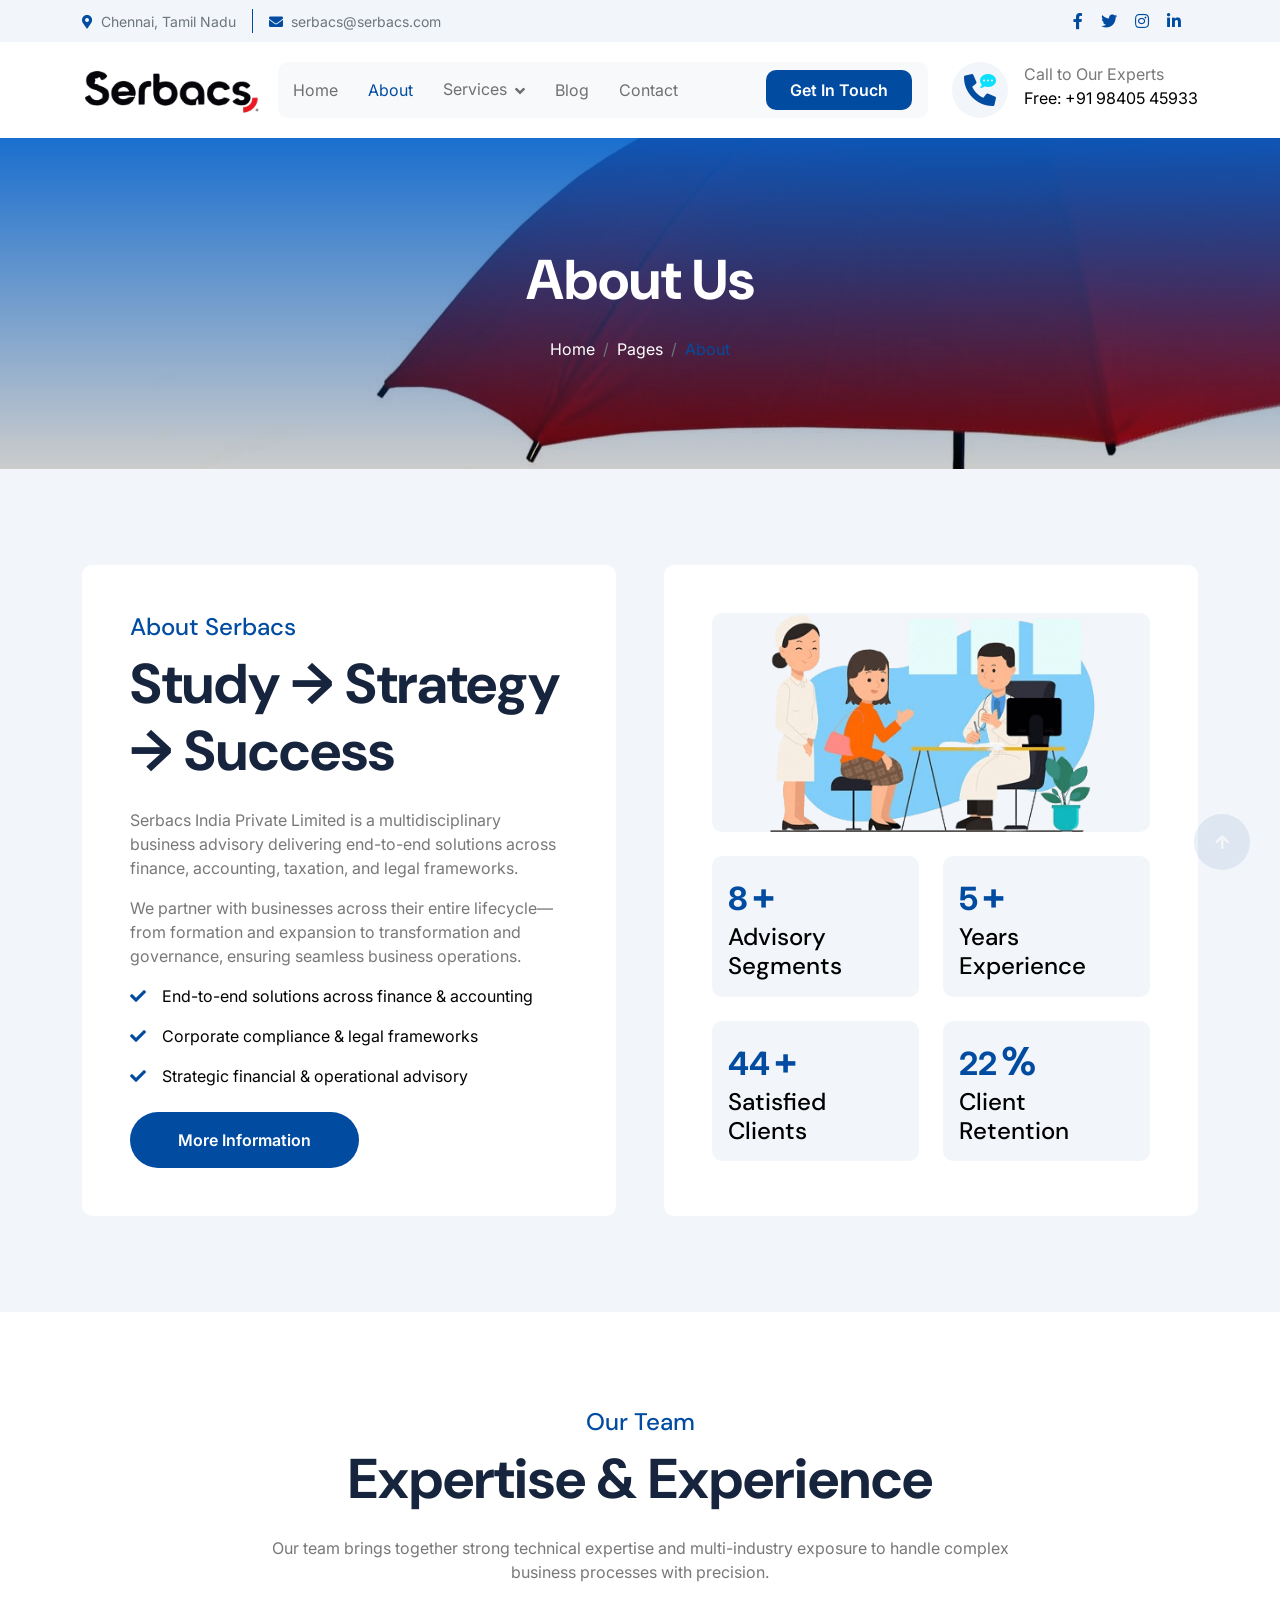
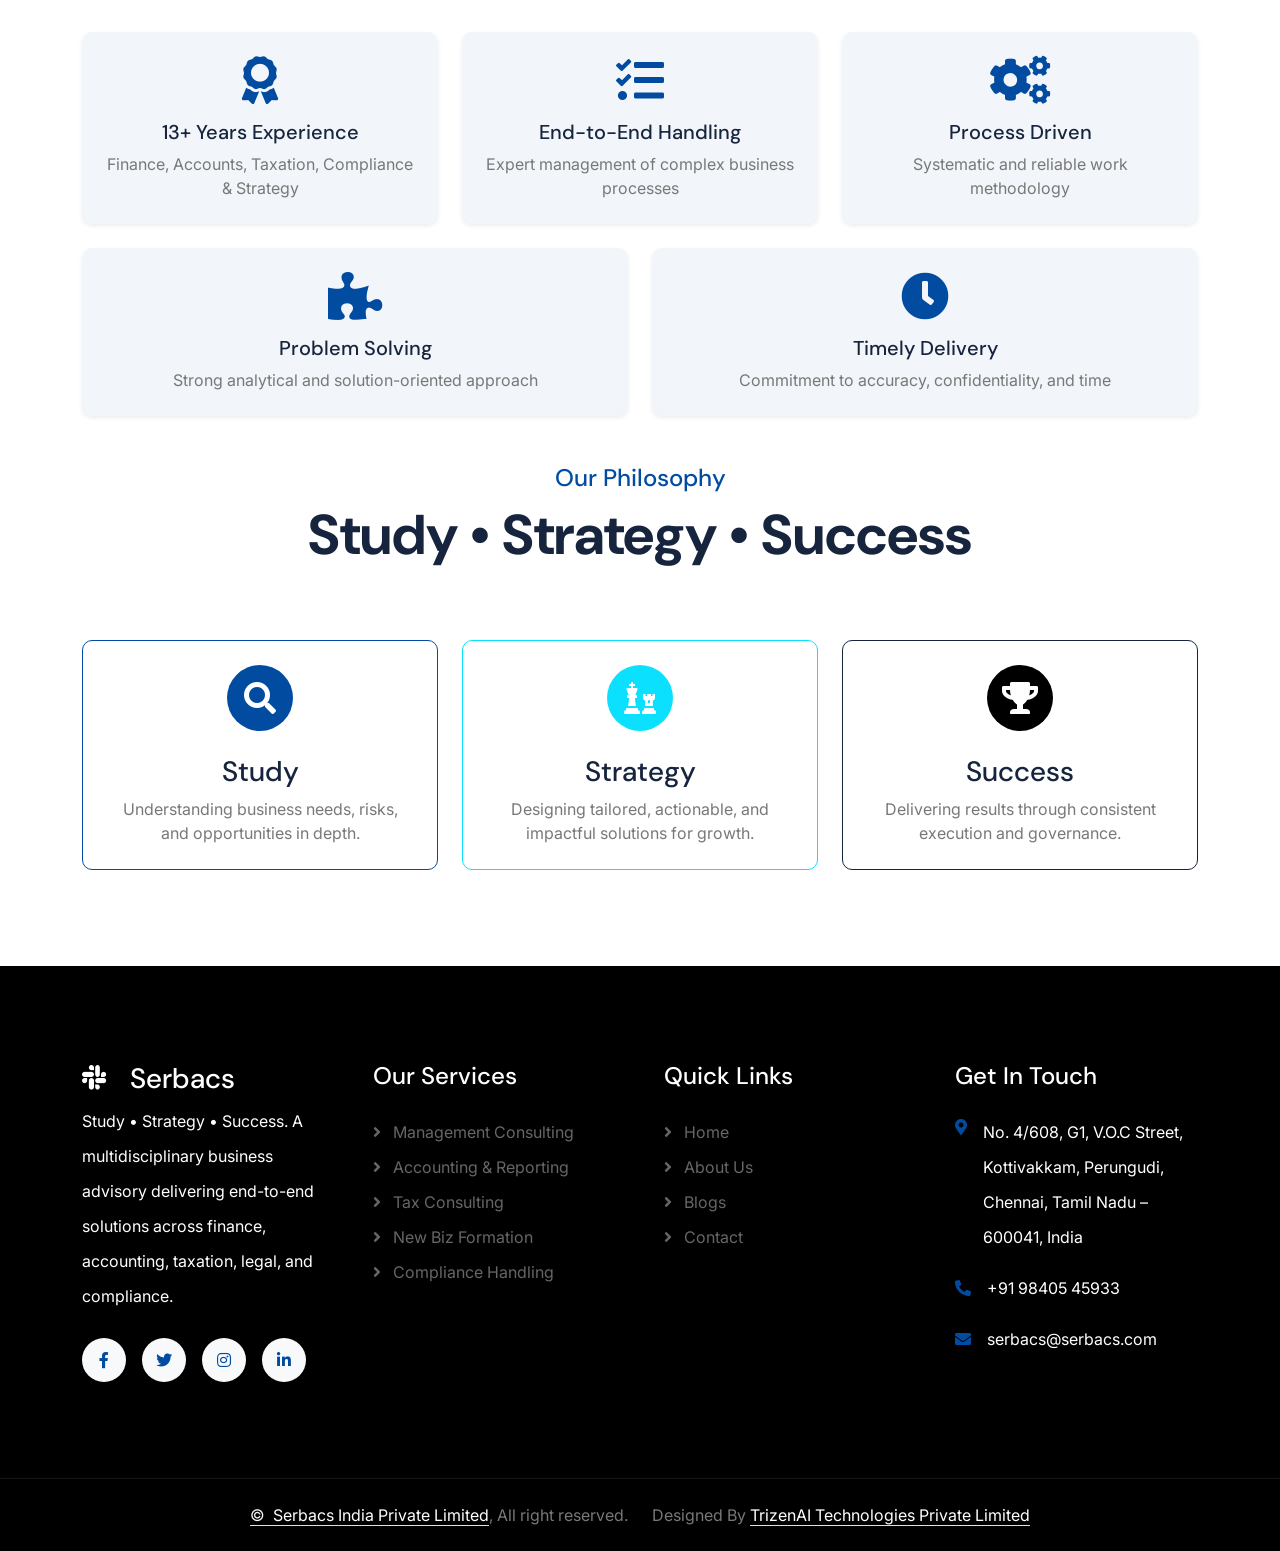
==== commit a521d37b: "updated the footer bottom" ====
--- a/about.html
+++ b/about.html
@@ -468,22 +468,20 @@
         </div>
         <!-- Footer End -->
         
-        <!-- Copyright Start -->
-        <div class="container-fluid copyright py-4">
+        <!-- footer-bottom Start -->
+        <div class="container-fluid footer-bottom py-4">
             <div class="container">
                 <div class="row g-4 align-items-center">
                     <div class="col-md-6 text-center text-md-end mb-md-0">
-                        <span class="text-body"><a href="#" class="border-bottom text-white"><i class="fas fa-copyright text-light me-2"></i>Serbacs India Private Limited</a>, All right reserved.</span>
+                        <span class="text-body"><a href="#" class="border-bottom text-white"><span class="text-light me-2">&copy;</span>Serbacs India Private Limited</a>, All right reserved.</span>
                     </div>
                     <div class="col-md-6 text-center text-md-start text-body">
-                        <!--/*** The author’s attribution link must remain intact in the template. ***/-->
-                        <!--/*** If you wish to remove this credit link, please purchase the Pro Version . ***/-->
                         Designed By <a class="border-bottom text-white" href="https://www.trizen-ai.com/">TrizenAI Technologies Private Limited</a>
                     </div>
                 </div>
             </div>
         </div>
-        <!-- Copyright End -->
+        <!-- footer-bottom End -->
 
 
         <!-- Back to Top -->
--- a/css/style.css
+++ b/css/style.css
@@ -739,12 +739,12 @@
 /*** Footer End ***/
 
 
-/*** copyright Start ***/
-.copyright {
+/*** footer-bottom Start ***/
+.footer-bottom {
     background: var(--bs-dark);
     border-top: 1px solid rgba(255, 255, 255, .08);
 }
-/*** copyright end ***/
+/*** footer-bottom end ***/
 
 /* Mega Menu Core Styles */
 .fs-sm { font-size: 0.82rem; line-height: 1.3; margin-bottom: 5px;}
